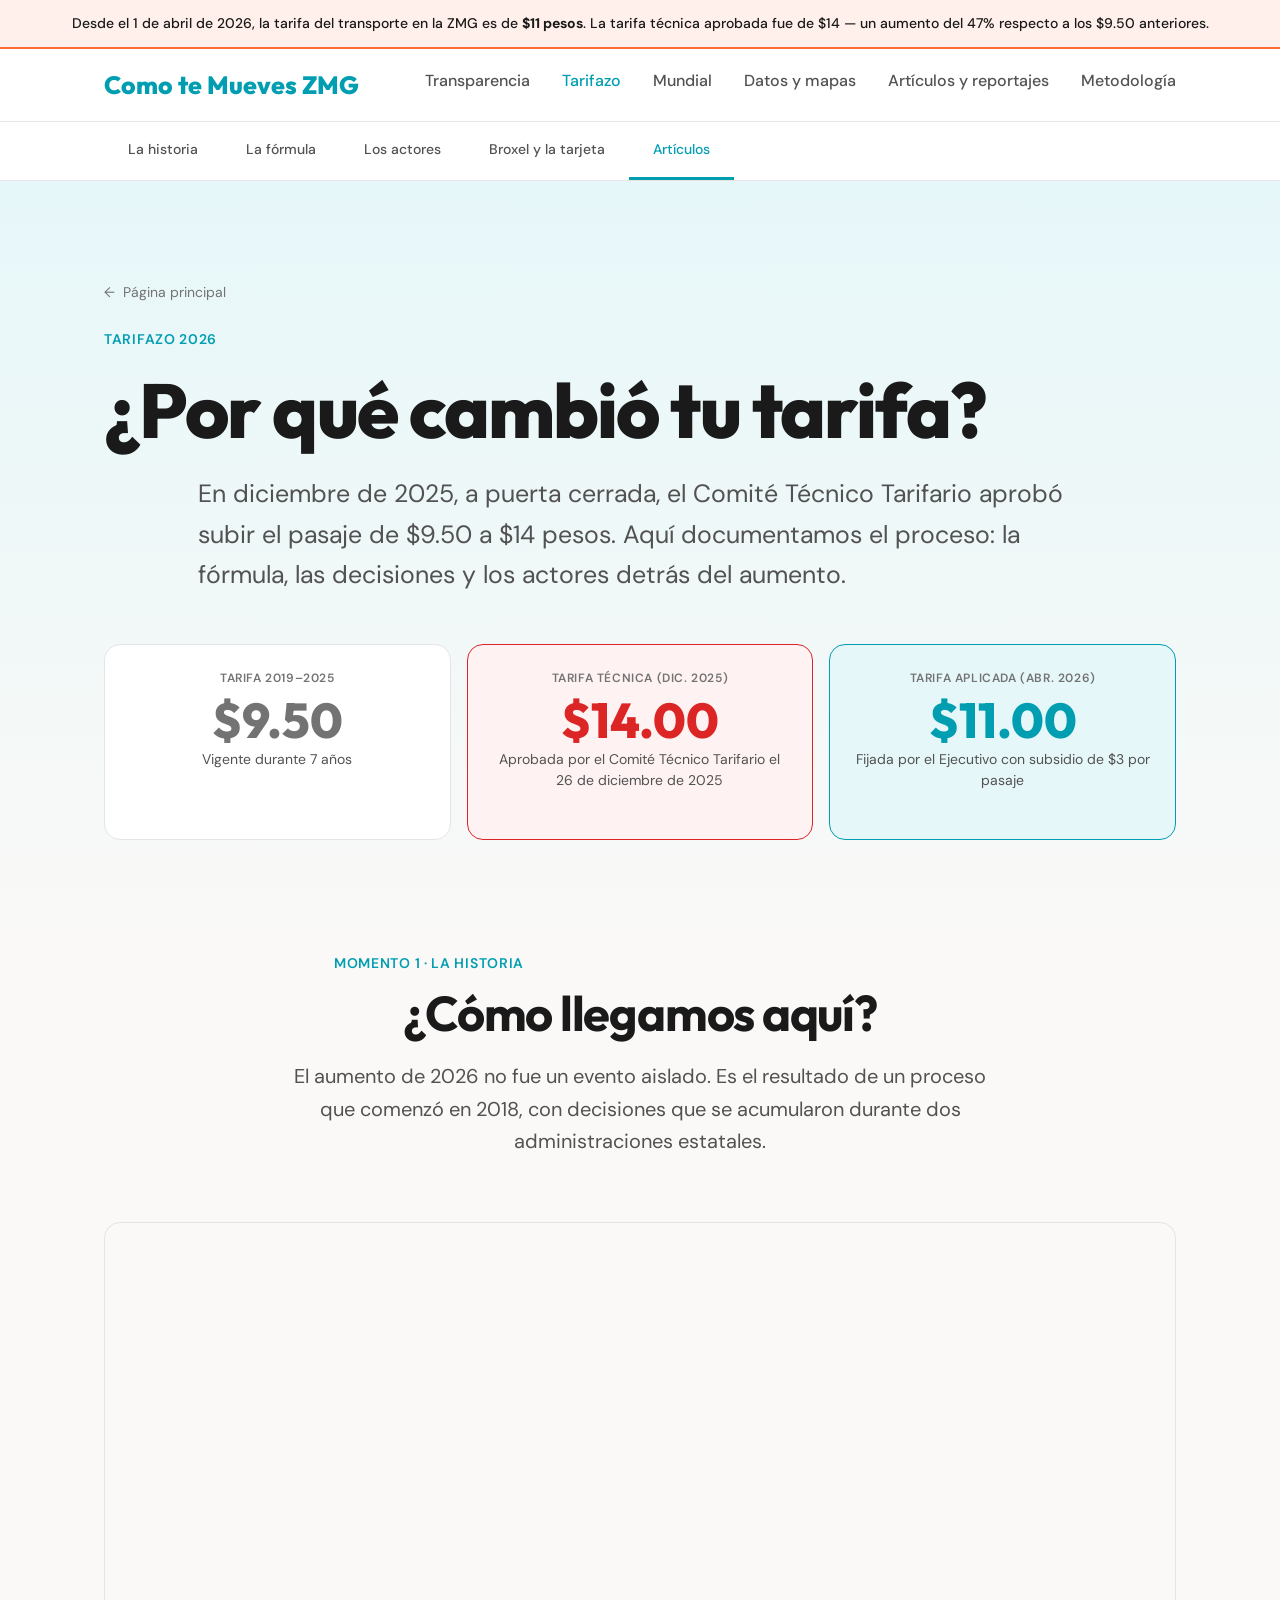
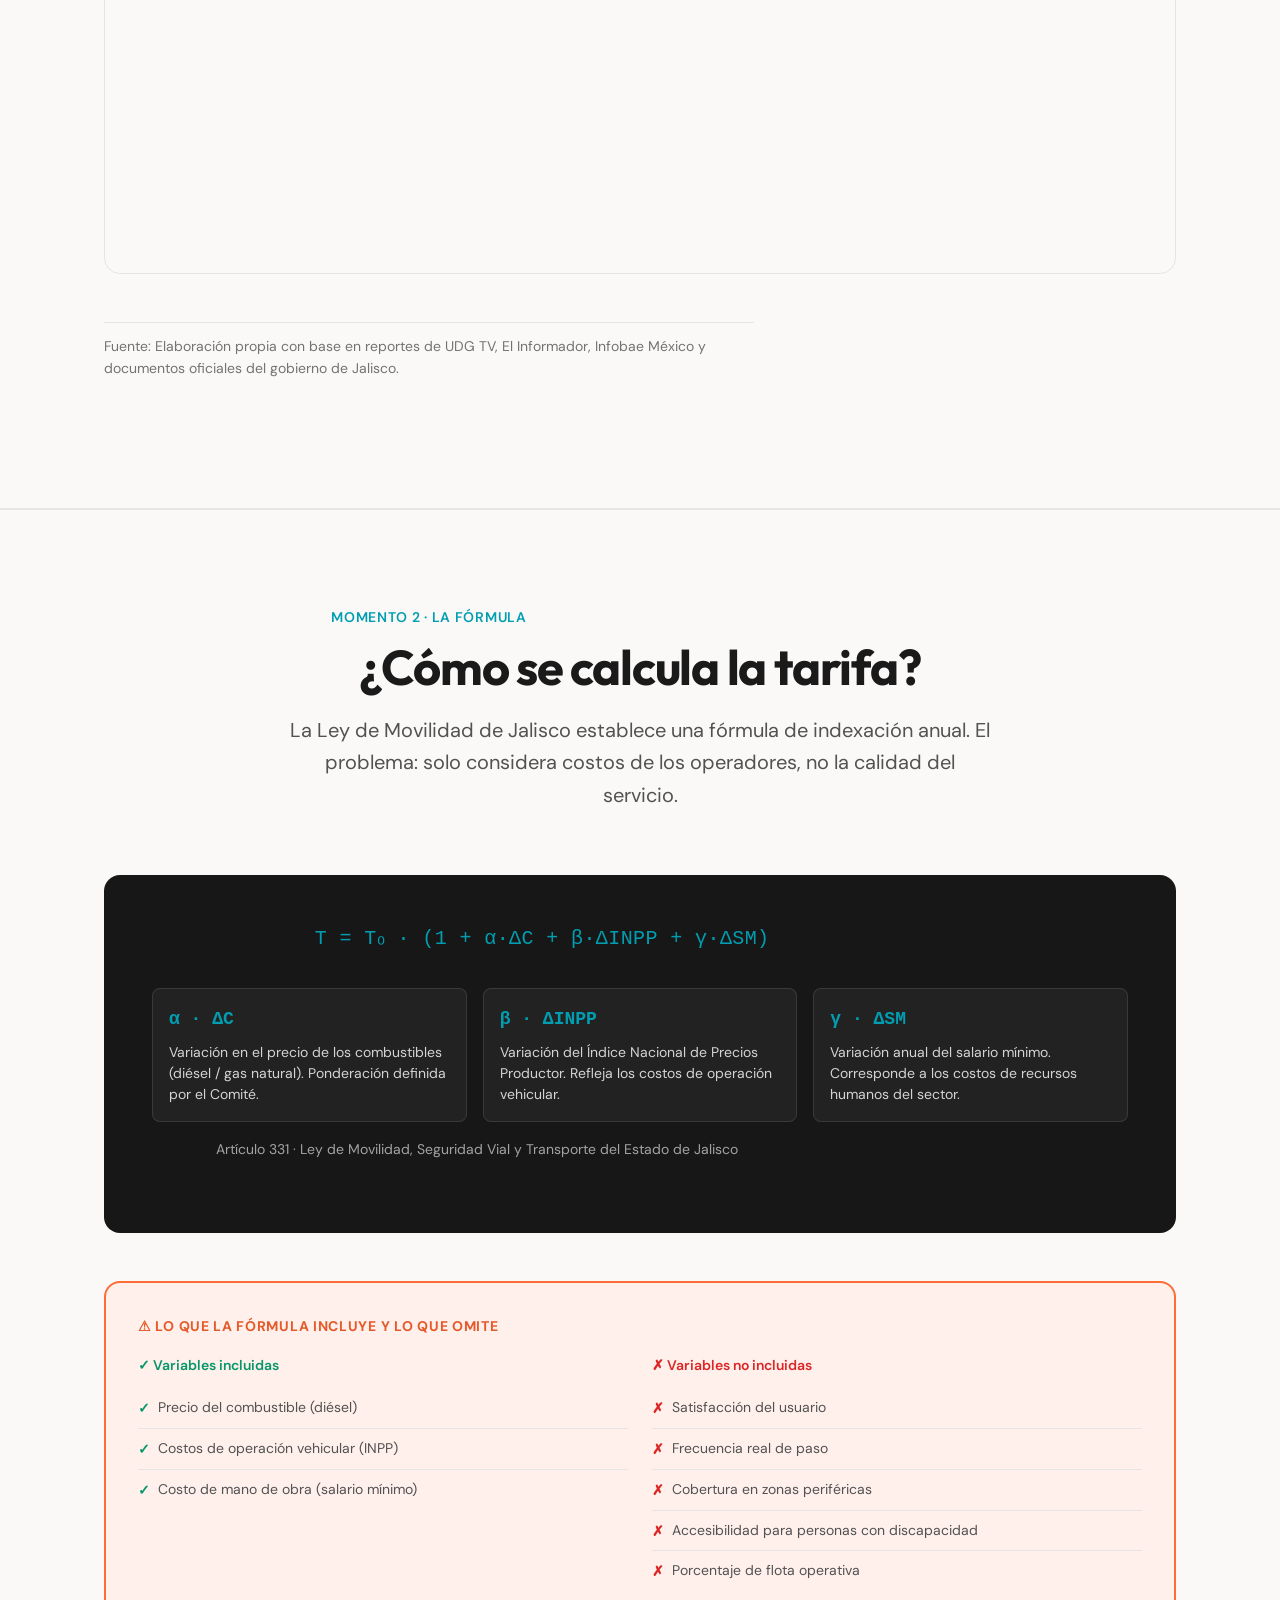
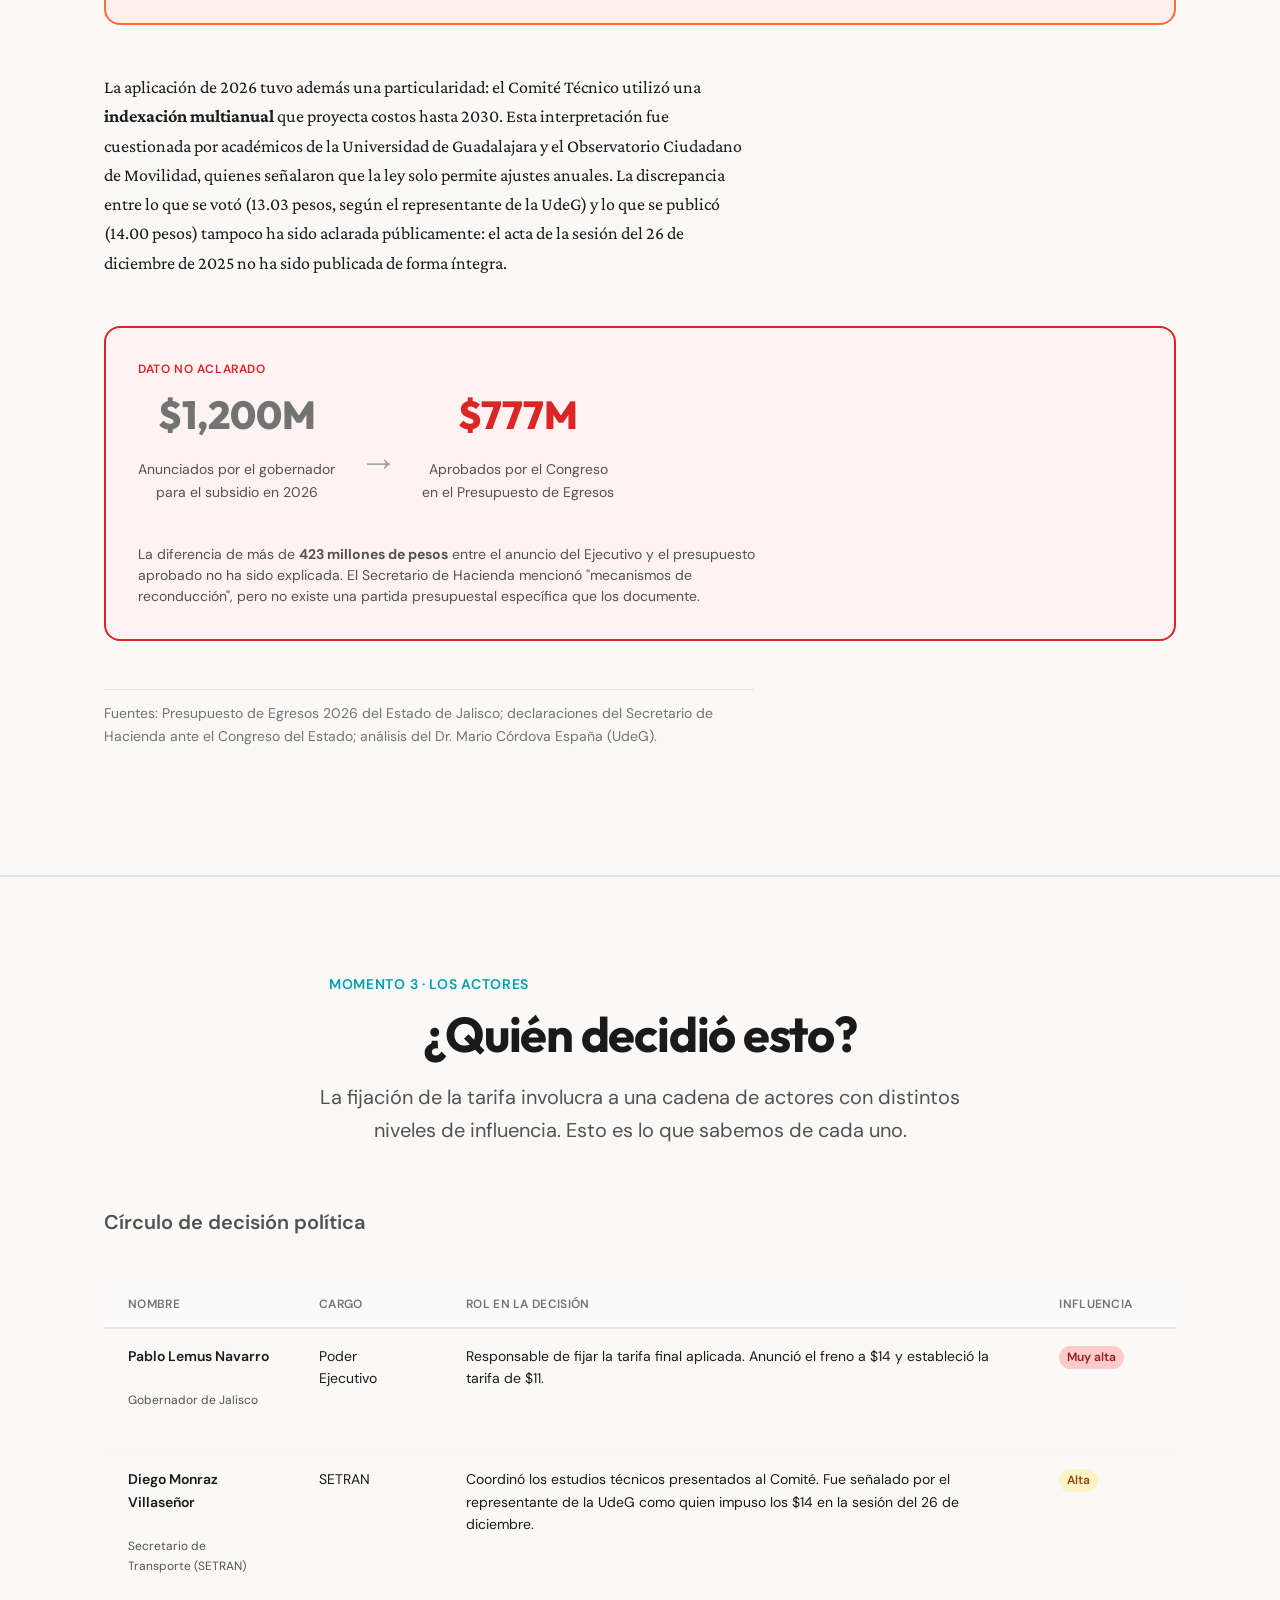
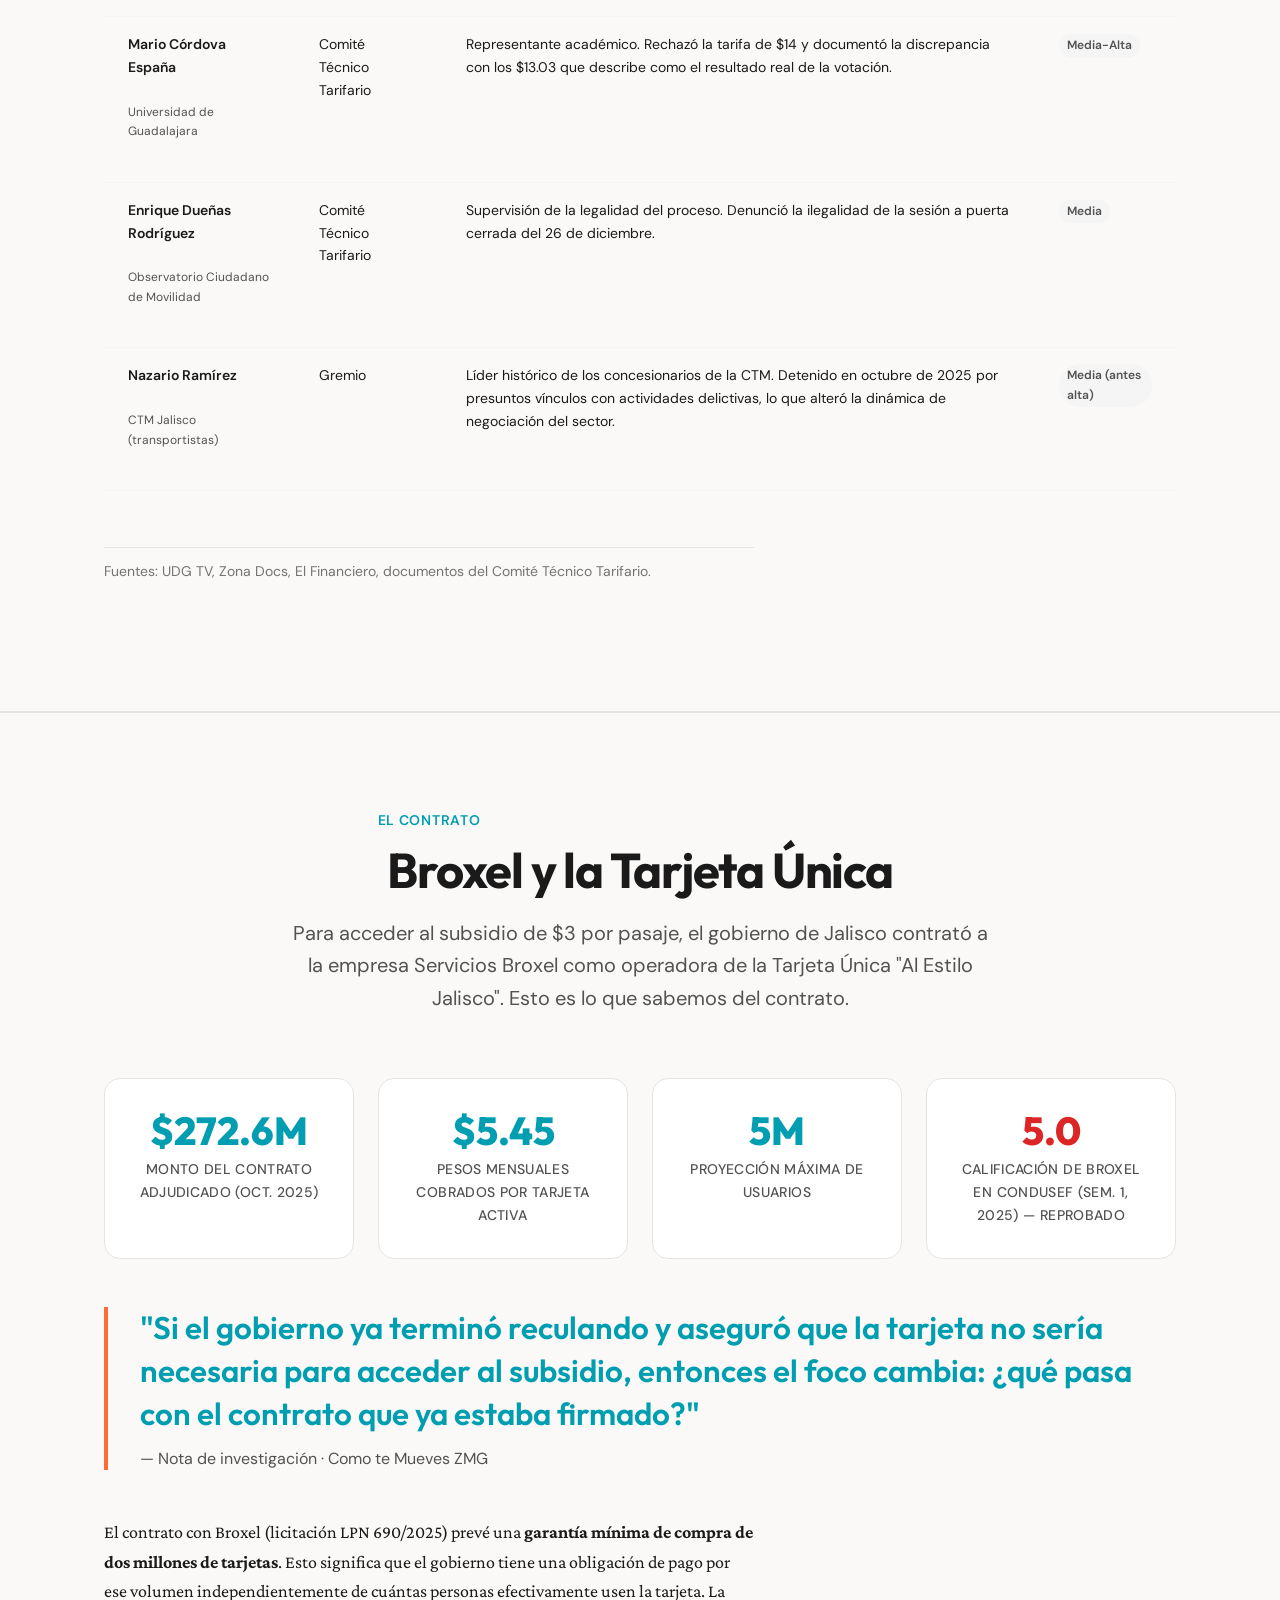
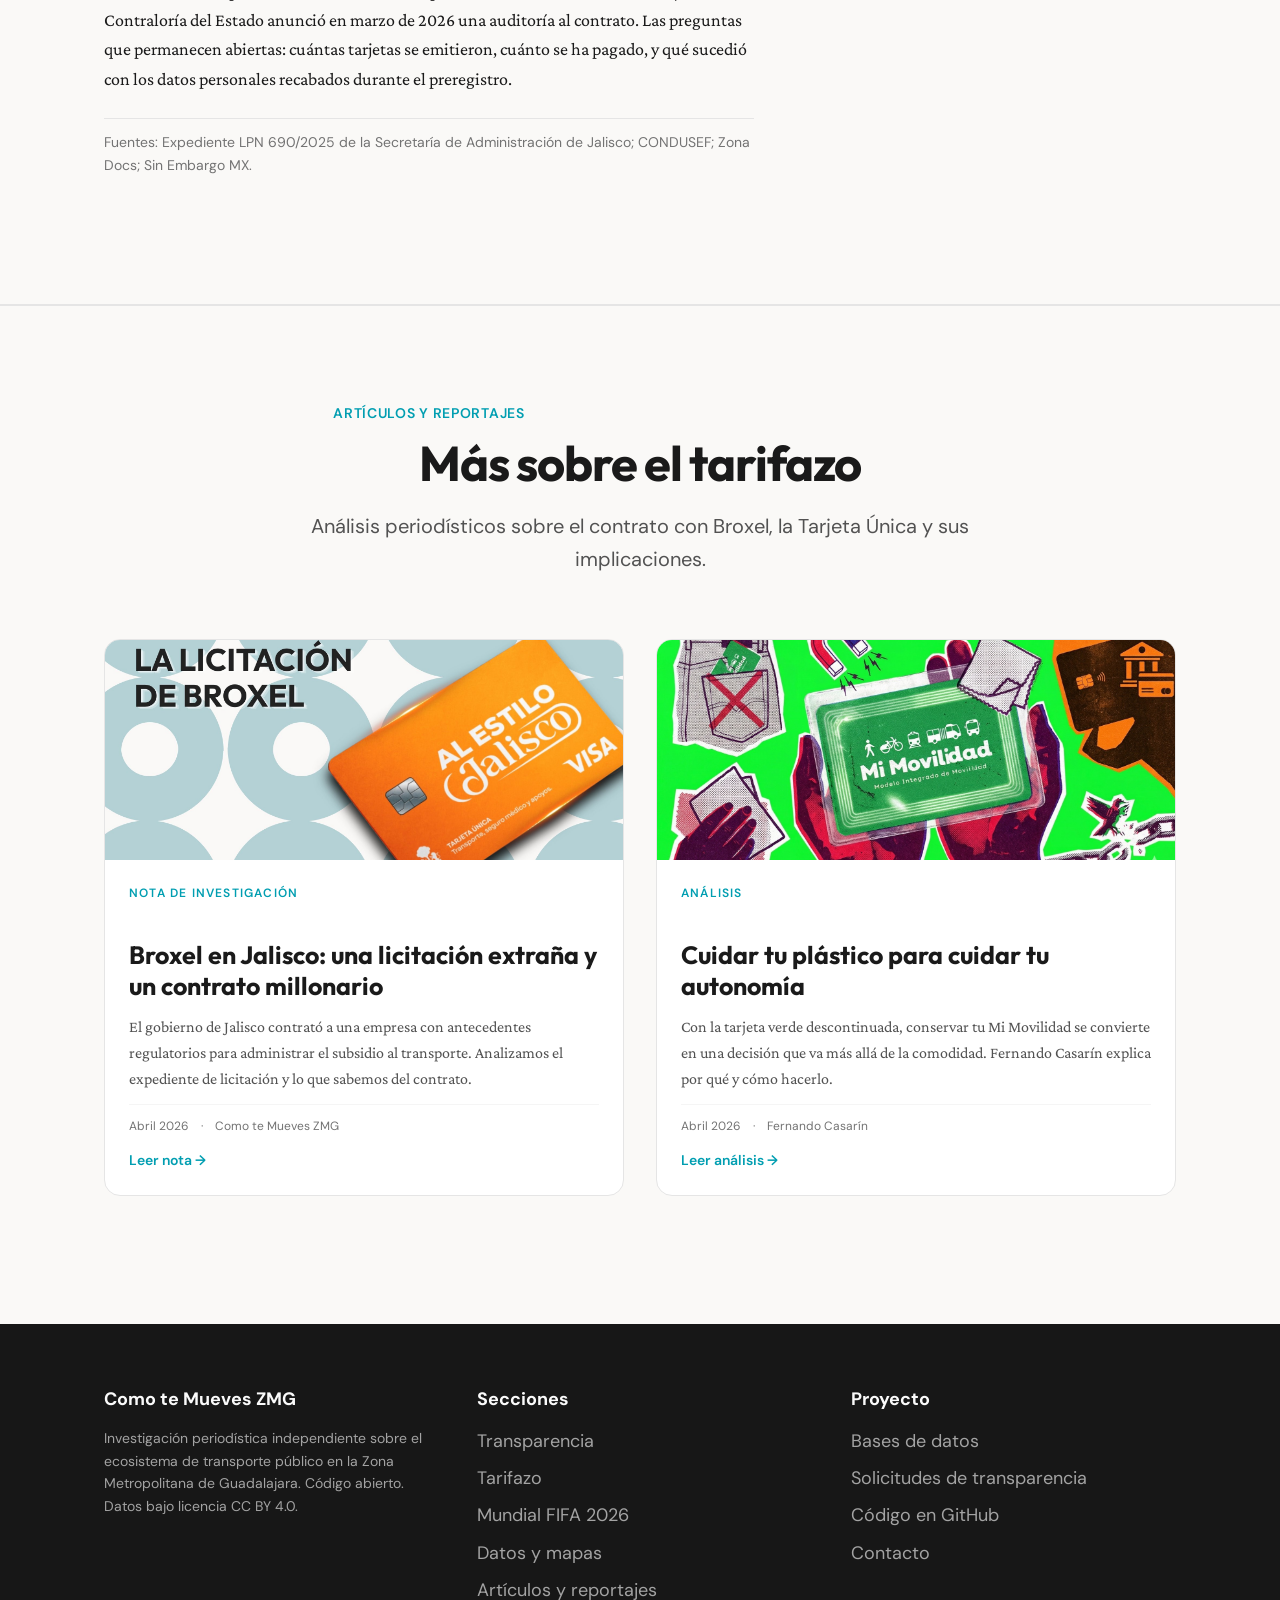
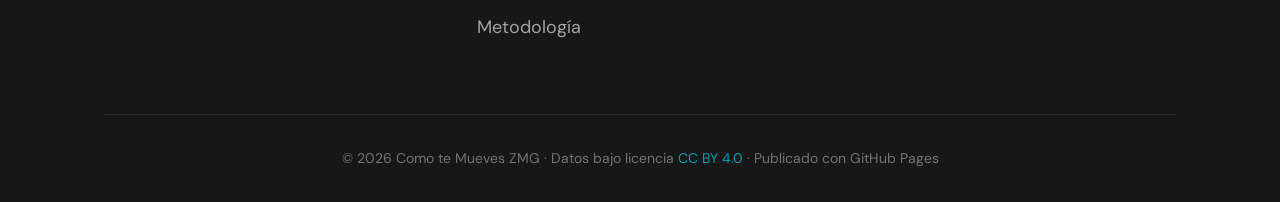
==== v3/tarifazo.html @ 9aa51775 "Initial commit" ====
<!DOCTYPE html>
<html lang="es">
<head>
  <meta charset="UTF-8" />
  <meta name="viewport" content="width=device-width, initial-scale=1.0" />
  <title>El Tarifazo — Como te Mueves ZMG</title>
  <meta name="description" content="Análisis del proceso que llevó al aumento de tarifa del transporte público en la ZMG en 2026: la fórmula, los actores y el contrato con Broxel." />

  <link rel="preconnect" href="https://fonts.googleapis.com" />
  <link rel="preconnect" href="https://fonts.gstatic.com" crossorigin />
  <link href="https://fonts.googleapis.com/css2?family=Outfit:wght@700;800&family=DM+Sans:ital,wght@0,400;0,500;0,600;0,700;1,400&family=Crimson+Pro:ital,wght@0,400;0,600;1,400&display=swap" rel="stylesheet" />

  <link rel="stylesheet" href="design-tokens_2.css" />
  <link rel="stylesheet" href="base_2.css" />
  <link rel="stylesheet" href="components_2.css" />

  <style>

    /* ── Sub-navegación interna ────────────────── */
    .subnav {
      background: var(--surface);
      border-bottom: 1px solid var(--gray-200);
      position: sticky;
      top: 65px;          /* debajo del header principal */
      z-index: 900;
    }

    .subnav-inner {
      display: flex;
      gap: 0;
      overflow-x: auto;
      scrollbar-width: none;
    }

    .subnav-inner::-webkit-scrollbar { display: none; }

    .subnav-link {
      font-family: var(--font-heading);
      font-size: var(--text-sm);
      font-weight: var(--weight-medium);
      color: var(--text-secondary);
      padding: var(--space-4) var(--space-5);
      white-space: nowrap;
      border-bottom: 3px solid transparent;
      transition: all var(--transition-base) var(--ease-out);
      text-decoration: none;
    }

    .subnav-link:hover,
    .subnav-link.active {
      color: var(--primary);
      border-bottom-color: var(--primary);
      text-decoration: none;
    }

    /* ── Hero de sección ───────────────────────── */
    .section-hero {
      padding: var(--space-9) 0 var(--space-8);
      background: linear-gradient(180deg, var(--primary-light) 0%, var(--background) 100%);
    }

    .back-link {
      display: inline-flex;
      align-items: center;
      gap: var(--space-2);
      font-family: var(--font-heading);
      font-size: var(--text-sm);
      color: var(--text-tertiary);
      margin-bottom: var(--space-5);
      text-decoration: none;
    }

    .back-link:hover { color: var(--primary); text-decoration: none; }
    .back-link::before { content: '←'; }

    /* ── Comparativo tarifario ─────────────────── */
    .tariff-compare {
      display: grid;
      grid-template-columns: repeat(3, 1fr);
      gap: var(--space-4);
      margin: var(--space-7) 0;
    }

    @media (max-width: 640px) {
      .tariff-compare { grid-template-columns: 1fr; }
    }

    .tariff-item {
      text-align: center;
      padding: var(--space-5);
      border-radius: var(--border-radius-lg);
      background: var(--surface);
      border: 1px solid var(--gray-200);
    }

    .tariff-item.highlight { border-color: var(--primary); background: var(--primary-light); }
    .tariff-item.alert     { border-color: var(--danger);  background: #fef2f2; }

    .tariff-year  { font-family: var(--font-heading); font-size: var(--text-xs); font-weight: var(--weight-semibold); color: var(--text-tertiary); text-transform: uppercase; letter-spacing: var(--tracking-wider); margin-bottom: var(--space-2); }
    .tariff-peso  { font-family: var(--font-display); font-size: var(--text-5xl); font-weight: var(--weight-extrabold); line-height: 1; margin-bottom: var(--space-1); }
    .tariff-peso.old       { color: var(--text-tertiary); }
    .tariff-peso.technical { color: var(--danger); }
    .tariff-peso.applied   { color: var(--primary); }
    .tariff-note  { font-family: var(--font-heading); font-size: var(--text-sm); color: var(--text-secondary); line-height: var(--leading-normal); }

    /* ── Timeline embed ────────────────────────── */
    .timeline-container {
      margin: var(--space-7) 0;
      border-radius: var(--border-radius-lg);
      overflow: hidden;
      border: 1px solid var(--gray-200);
    }

    .timeline-container iframe {
      display: block;
      width: 100%;
      border: none;
    }

    /* ── Fórmula tarifaria ─────────────────────── */
    .formula-block {
      background: var(--gray-900);
      border-radius: var(--border-radius-lg);
      padding: var(--space-7);
      margin: var(--space-7) 0;
      color: var(--gray-50);
    }

    .formula-equation {
      font-family: var(--font-mono);
      font-size: var(--text-xl);
      color: var(--primary);
      text-align: center;
      margin-bottom: var(--space-6);
      letter-spacing: 0.02em;
    }

    .formula-vars {
      display: grid;
      grid-template-columns: repeat(3, 1fr);
      gap: var(--space-4);
    }

    @media (max-width: 700px) {
      .formula-vars { grid-template-columns: 1fr; }
    }

    .formula-var {
      background: rgba(255,255,255,0.05);
      border: 1px solid rgba(255,255,255,0.1);
      border-radius: var(--border-radius);
      padding: var(--space-4);
    }

    .formula-var-name {
      font-family: var(--font-mono);
      font-size: var(--text-lg);
      font-weight: var(--weight-bold);
      color: var(--primary);
      margin-bottom: var(--space-2);
    }

    .formula-var-desc {
      font-family: var(--font-heading);
      font-size: var(--text-sm);
      color: var(--gray-300);
      line-height: var(--leading-normal);
      margin: 0;
    }

    .formula-caption {
      font-family: var(--font-heading);
      font-size: var(--text-sm);
      color: var(--gray-400);
      text-align: center;
      margin-top: var(--space-4);
    }

    /* ── Caja de opacidad ──────────────────────── */
    .opacity-box {
      background: var(--accent-light);
      border: 2px solid var(--accent);
      border-radius: var(--border-radius-lg);
      padding: var(--space-6);
      margin: var(--space-7) 0;
    }

    .opacity-box-title {
      font-family: var(--font-heading);
      font-size: var(--text-sm);
      font-weight: var(--weight-bold);
      color: var(--accent-dark);
      text-transform: uppercase;
      letter-spacing: var(--tracking-wider);
      margin-bottom: var(--space-4);
      display: flex;
      align-items: center;
      gap: var(--space-2);
    }

    .opacity-box-grid {
      display: grid;
      grid-template-columns: 1fr 1fr;
      gap: var(--space-5);
    }

    @media (max-width: 600px) {
      .opacity-box-grid { grid-template-columns: 1fr; }
    }

    .opacity-col-title {
      font-family: var(--font-heading);
      font-size: var(--text-sm);
      font-weight: var(--weight-semibold);
      margin-bottom: var(--space-3);
    }

    .opacity-col-title.yes { color: var(--success); }
    .opacity-col-title.no  { color: var(--danger);  }

    .opacity-list {
      list-style: none;
      padding: 0;
      margin: 0;
    }

    .opacity-list li {
      font-family: var(--font-heading);
      font-size: var(--text-sm);
      color: var(--text-secondary);
      padding: var(--space-2) 0;
      border-bottom: 1px solid var(--gray-200);
      display: flex;
      align-items: flex-start;
      gap: var(--space-2);
      margin: 0;
    }

    .opacity-list li:last-child { border-bottom: none; }
    .opacity-list li::before { flex-shrink: 0; margin-top: 1px; }
    .opacity-list.yes li::before { content: '✓'; color: var(--success); font-weight: bold; }
    .opacity-list.no  li::before { content: '✗'; color: var(--danger);  font-weight: bold; }

    /* ── Discrepancia del subsidio ─────────────── */
    .discrepancy-block {
      background: #fef2f2;
      border: 2px solid var(--danger);
      border-radius: var(--border-radius-lg);
      padding: var(--space-6);
      margin: var(--space-7) 0;
    }

    .discrepancy-block .label {
      font-family: var(--font-heading);
      font-size: var(--text-xs);
      font-weight: var(--weight-semibold);
      color: var(--danger);
      text-transform: uppercase;
      letter-spacing: var(--tracking-wider);
      margin-bottom: var(--space-4);
    }

    .discrepancy-amounts {
      display: flex;
      align-items: center;
      gap: var(--space-5);
      flex-wrap: wrap;
      margin-bottom: var(--space-4);
    }

    .discrepancy-amt {
      text-align: center;
    }

    .discrepancy-amt .number {
      font-family: var(--font-display);
      font-size: var(--text-4xl);
      font-weight: var(--weight-extrabold);
      line-height: 1;
    }

    .discrepancy-amt .number.announced { color: var(--text-tertiary); }
    .discrepancy-amt .number.budgeted  { color: var(--danger); }
    .discrepancy-amt .desc {
      font-family: var(--font-heading);
      font-size: var(--text-sm);
      color: var(--text-secondary);
      margin-top: var(--space-1);
    }

    .discrepancy-arrow {
      font-size: var(--text-4xl);
      color: var(--gray-400);
      flex-shrink: 0;
    }

    .discrepancy-gap {
      font-family: var(--font-heading);
      font-size: var(--text-sm);
      color: var(--text-secondary);
      line-height: var(--leading-normal);
      margin: 0;
    }

    /* ── Actores (tabla) ───────────────────────── */
    .actors-table {
      width: 100%;
      border-collapse: collapse;
      margin: var(--space-6) 0;
    }

    .actors-table th {
      font-family: var(--font-heading);
      font-size: var(--text-xs);
      font-weight: var(--weight-semibold);
      color: var(--text-tertiary);
      text-transform: uppercase;
      letter-spacing: var(--tracking-wide);
      padding: var(--space-3) var(--space-5);
      text-align: left;
      border-bottom: 2px solid var(--gray-200);
      background: var(--gray-50);
    }

    .actors-table td {
      font-family: var(--font-heading);
      font-size: var(--text-sm);
      color: var(--text-primary);
      padding: var(--space-4) var(--space-5);
      border-bottom: 1px solid var(--gray-100);
      vertical-align: top;
    }

    .actors-table tr:hover td { background: var(--gray-50); }

    .actor-name { font-weight: var(--weight-semibold); }
    .actor-role { color: var(--text-secondary); font-size: var(--text-xs); margin-top: 2px; }

    .influence-badge {
      display: inline-block;
      font-family: var(--font-heading);
      font-size: var(--text-xs);
      font-weight: var(--weight-semibold);
      padding: 2px 8px;
      border-radius: var(--border-radius-full);
    }

    .influence-high   { background: #fef3c7; color: #92400e; }
    .influence-vhigh  { background: #fecaca; color: #991b1b; }
    .influence-medium { background: var(--gray-100); color: var(--gray-600); }

    /* ── Tarjetas de artículo ──────────────────── */
    .articles-grid {
      display: grid;
      grid-template-columns: repeat(2, 1fr);
      gap: var(--space-6);
      margin: var(--space-8) 0;
    }

    @media (max-width: 768px) {
      .articles-grid { grid-template-columns: 1fr; }
    }

    .article-card {
      background: var(--surface);
      border: 1px solid var(--gray-200);
      border-radius: var(--border-radius-lg);
      overflow: hidden;
      text-decoration: none;
      display: flex;
      flex-direction: column;
      transition: all var(--transition-base) var(--ease-out);
    }

    .article-card:hover {
      border-color: var(--primary);
      box-shadow: var(--shadow-lg);
      transform: translateY(-4px);
      text-decoration: none;
    }

    .article-card-img {
      width: 100%;
      height: 220px;
      object-fit: cover;
      display: block;
    }

    .article-card-body {
      padding: var(--space-5);
      flex-grow: 1;
      display: flex;
      flex-direction: column;
      gap: var(--space-3);
    }

    .article-card-type {
      font-family: var(--font-heading);
      font-size: var(--text-xs);
      font-weight: var(--weight-semibold);
      color: var(--primary);
      text-transform: uppercase;
      letter-spacing: var(--tracking-widest);
    }

    .article-card-title {
      font-family: var(--font-display);
      font-size: var(--text-2xl);
      font-weight: var(--weight-bold);
      color: var(--text-primary);
      line-height: var(--leading-tight);
      margin: 0;
    }

    .article-card-excerpt {
      font-family: var(--font-body);
      font-size: var(--text-base);
      color: var(--text-secondary);
      line-height: var(--leading-relaxed);
      margin: 0;
      flex-grow: 1;
    }

    .article-card-meta {
      font-family: var(--font-heading);
      font-size: var(--text-xs);
      color: var(--text-tertiary);
      display: flex;
      gap: var(--space-3);
      padding-top: var(--space-3);
      border-top: 1px solid var(--gray-100);
    }

    .article-card-cta {
      font-family: var(--font-heading);
      font-size: var(--text-sm);
      font-weight: var(--weight-semibold);
      color: var(--primary);
    }

    .article-card-cta::after {
      content: ' →';
      transition: margin var(--transition-fast) var(--ease-out);
    }

    .article-card:hover .article-card-cta::after { margin-left: 4px; }

    /* ── Artículo completo (dentro de sección) ─── */
    .article-full {
      max-width: var(--content-max);
      margin: 0 auto;
    }

    .article-full-header {
      margin-bottom: var(--space-7);
    }

    .article-full-img {
      width: 100%;
      border-radius: var(--border-radius-lg);
      margin-bottom: var(--space-6);
      display: block;
    }

    .article-full-title {
      font-family: var(--font-display);
      font-size: var(--text-5xl);
      font-weight: var(--weight-extrabold);
      line-height: var(--leading-tight);
      color: var(--text-primary);
      margin-bottom: var(--space-4);
    }

    .article-full-byline {
      font-family: var(--font-heading);
      font-size: var(--text-sm);
      color: var(--text-tertiary);
    }

    .article-body p {
      font-family: var(--font-body);
      font-size: var(--text-lg);
      line-height: var(--leading-relaxed);
      color: var(--text-primary);
      margin-bottom: var(--space-5);
      max-width: none;
    }

    .article-body strong { font-weight: var(--weight-bold); }

    .article-body ul {
      font-family: var(--font-body);
      font-size: var(--text-lg);
      line-height: var(--leading-relaxed);
      color: var(--text-primary);
      padding-left: var(--space-6);
      margin-bottom: var(--space-5);
    }

    .article-body ul li { margin-bottom: var(--space-3); }

    /* ── Separador de sección ──────────────────── */
    .section-divider {
      border: none;
      border-top: 2px solid var(--gray-200);
      margin: var(--space-10) 0 var(--space-9);
    }

    /* ── Fade in ───────────────────────────────── */
    .fade-in-section {
      opacity: 0;
      transform: translateY(20px);
      transition: opacity 0.6s var(--ease-out), transform 0.6s var(--ease-out);
    }

    .fade-in-section.visible {
      opacity: 1;
      transform: translateY(0);
    }

    /* ── Pull quote ajustado ──────────────────── */
    .pullquote {
      max-width: none;
      margin: var(--space-7) 0;
    }

    /* ── Nota de fuente ─────────────────────────── */
    .source-note {
      font-family: var(--font-heading);
      font-size: var(--text-sm);
      color: var(--text-tertiary);
      border-top: 1px solid var(--gray-200);
      padding-top: var(--space-3);
      margin-top: var(--space-5);
    }

    /* ── Alert band (igual que home) ───────────── */
    .alert-band {
      background-color: var(--accent-light);
      border-bottom: 2px solid var(--accent);
      padding: var(--space-3) 0;
      text-align: center;
    }
    .alert-band p {
      font-family: var(--font-heading);
      font-size: var(--text-sm);
      font-weight: var(--weight-medium);
      color: var(--text-primary);
      margin: 0;
      max-width: none;
    }
    .alert-band a { color: var(--accent-dark); font-weight: var(--weight-semibold); text-decoration: underline; }

  </style>
</head>
<body>

  <!-- ── ALERTA COYUNTURAL ─────────────────────── -->
  <div class="alert-band">
    <p>
      Desde el 1 de abril de 2026, la tarifa del transporte en la ZMG es de <strong>$11 pesos</strong>.
      La tarifa técnica aprobada fue de $14 — un aumento del 47% respecto a los $9.50 anteriores.
    </p>
  </div>

  <!-- ── HEADER ──────────────────────────────────── -->
  <header class="site-header">
    <div class="container">
      <a href="index.html" class="site-logo">Como te Mueves ZMG</a>
      <nav class="site-nav" aria-label="Navegación principal">
        <ul>
          <li><a href="transparencia.html">Transparencia</a></li>
          <li><a href="tarifazo.html" aria-current="page" style="color: var(--primary);">Tarifazo</a></li>
          <li><a href="mundial.html">Mundial</a></li>
          <li><a href="datos.html">Datos y mapas</a></li>
          <li><a href="articulos.html">Artículos y reportajes</a></li>
          <li><a href="metodologia.html">Metodología</a></li>
        </ul>
      </nav>
    </div>
  </header>

  <!-- ── SUB-NAVEGACIÓN INTERNA ──────────────────── -->
  <nav class="subnav" aria-label="Navegación de sección">
    <div class="container">
      <div class="subnav-inner">
        <a href="#historia"   class="subnav-link">La historia</a>
        <a href="#formula"    class="subnav-link">La fórmula</a>
        <a href="#actores"    class="subnav-link">Los actores</a>
        <a href="#broxel"     class="subnav-link">Broxel y la tarjeta</a>
        <a href="#reportajes" class="subnav-link">Artículos</a>
      </div>
    </div>
  </nav>


  <!-- ── HERO DE SECCIÓN ─────────────────────────── -->
  <section class="section-hero">
    <div class="container">
      <a href="index.html" class="back-link">Página principal</a>
      <p class="hero-eyebrow">Tarifazo 2026</p>
      <h1 style="max-width: 18ch;">¿Por qué cambió tu tarifa?</h1>
      <p class="hero-subtitle" style="max-width: 52ch;">
        En diciembre de 2025, a puerta cerrada, el Comité Técnico Tarifario aprobó subir el pasaje
        de $9.50 a $14 pesos. Aquí documentamos el proceso: la fórmula, las decisiones y los actores detrás del aumento.
      </p>

      <div class="tariff-compare" style="margin-top: var(--space-7);">
        <div class="tariff-item">
          <p class="tariff-year">Tarifa 2019–2025</p>
          <p class="tariff-peso old">$9.50</p>
          <p class="tariff-note">Vigente durante 7 años</p>
        </div>
        <div class="tariff-item alert">
          <p class="tariff-year">Tarifa técnica (dic. 2025)</p>
          <p class="tariff-peso technical">$14.00</p>
          <p class="tariff-note">Aprobada por el Comité Técnico Tarifario el 26 de diciembre de 2025</p>
        </div>
        <div class="tariff-item highlight">
          <p class="tariff-year">Tarifa aplicada (abr. 2026)</p>
          <p class="tariff-peso applied">$11.00</p>
          <p class="tariff-note">Fijada por el Ejecutivo con subsidio de $3 por pasaje</p>
        </div>
      </div>
    </div>
  </section>


  <!-- ════════════════════════════════════════════
       MOMENTO 1 — LA HISTORIA
       ════════════════════════════════════════════ -->
  <section id="historia" class="section fade-in-section">
    <div class="container">
      <header class="section-header">
        <p class="section-eyebrow">Momento 1 · La historia</p>
        <h2 class="section-title">¿Cómo llegamos aquí?</h2>
        <p class="section-description">
          El aumento de 2026 no fue un evento aislado. Es el resultado de un proceso
          que comenzó en 2018, con decisiones que se acumularon durante dos administraciones estatales.
        </p>
      </header>

      <div class="timeline-container">
        <iframe
          src="https://cdn.knightlab.com/libs/timeline3/latest/embed/index.html?source=v2%3A2PACX-1vSbT0Zz4bzAOi7WDDWfzXFApmWvJB24pJhpZ6DFiyO7rtgUfQaGBVA04mAiV7aEJSEQ0d7WzlHx0D45&font=Default&lang=es&timenav_position=top&hash_bookmark=true&initial_zoom=2&theme=contrast&width=100%25&height=650"
          height="650"
          title="Línea del tiempo: el tarifazo en la ZMG 2018–2026"
          allowfullscreen
        ></iframe>
      </div>

      <p class="source-note">Fuente: Elaboración propia con base en reportes de UDG TV, El Informador, Infobae México y documentos oficiales del gobierno de Jalisco.</p>
    </div>
  </section>

  <hr class="section-divider" />


  <!-- ════════════════════════════════════════════
       MOMENTO 2 — LA FÓRMULA
       ════════════════════════════════════════════ -->
  <section id="formula" class="section fade-in-section">
    <div class="container">
      <header class="section-header">
        <p class="section-eyebrow">Momento 2 · La fórmula</p>
        <h2 class="section-title">¿Cómo se calcula la tarifa?</h2>
        <p class="section-description">
          La Ley de Movilidad de Jalisco establece una fórmula de indexación anual.
          El problema: solo considera costos de los operadores, no la calidad del servicio.
        </p>
      </header>

      <!-- Fórmula visual -->
      <div class="formula-block">
        <p class="formula-equation">T = T₀ · (1 + α·ΔC + β·ΔINPP + γ·ΔSM)</p>
        <div class="formula-vars">
          <div class="formula-var">
            <p class="formula-var-name">α · ΔC</p>
            <p class="formula-var-desc">Variación en el precio de los combustibles (diésel / gas natural). Ponderación definida por el Comité.</p>
          </div>
          <div class="formula-var">
            <p class="formula-var-name">β · ΔINPP</p>
            <p class="formula-var-desc">Variación del Índice Nacional de Precios Productor. Refleja los costos de operación vehicular.</p>
          </div>
          <div class="formula-var">
            <p class="formula-var-name">γ · ΔSM</p>
            <p class="formula-var-desc">Variación anual del salario mínimo. Corresponde a los costos de recursos humanos del sector.</p>
          </div>
        </div>
        <p class="formula-caption">Artículo 331 · Ley de Movilidad, Seguridad Vial y Transporte del Estado de Jalisco</p>
      </div>

      <!-- Qué entra y qué no -->
      <div class="opacity-box">
        <p class="opacity-box-title">⚠ Lo que la fórmula incluye y lo que omite</p>
        <div class="opacity-box-grid">
          <div>
            <p class="opacity-col-title yes">✓ Variables incluidas</p>
            <ul class="opacity-list yes">
              <li>Precio del combustible (diésel)</li>
              <li>Costos de operación vehicular (INPP)</li>
              <li>Costo de mano de obra (salario mínimo)</li>
            </ul>
          </div>
          <div>
            <p class="opacity-col-title no">✗ Variables no incluidas</p>
            <ul class="opacity-list no">
              <li>Satisfacción del usuario</li>
              <li>Frecuencia real de paso</li>
              <li>Cobertura en zonas periféricas</li>
              <li>Accesibilidad para personas con discapacidad</li>
              <li>Porcentaje de flota operativa</li>
            </ul>
          </div>
        </div>
      </div>

      <p style="font-family: var(--font-body); font-size: var(--text-lg); line-height: var(--leading-relaxed);">
        La aplicación de 2026 tuvo además una particularidad: el Comité Técnico utilizó una <strong>indexación multianual</strong>
        que proyecta costos hasta 2030. Esta interpretación fue cuestionada por académicos de la Universidad de Guadalajara
        y el Observatorio Ciudadano de Movilidad, quienes señalaron que la ley solo permite ajustes anuales.
        La discrepancia entre lo que se votó (13.03 pesos, según el representante de la UdeG) y lo que se publicó
        (14.00 pesos) tampoco ha sido aclarada públicamente: el acta de la sesión del 26 de diciembre de 2025
        no ha sido publicada de forma íntegra.
      </p>

      <!-- Discrepancia del subsidio -->
      <div class="discrepancy-block">
        <p class="label">Dato no aclarado</p>
        <div class="discrepancy-amounts">
          <div class="discrepancy-amt">
            <p class="number announced">$1,200M</p>
            <p class="desc">Anunciados por el gobernador<br>para el subsidio en 2026</p>
          </div>
          <span class="discrepancy-arrow">→</span>
          <div class="discrepancy-amt">
            <p class="number budgeted">$777M</p>
            <p class="desc">Aprobados por el Congreso<br>en el Presupuesto de Egresos</p>
          </div>
        </div>
        <p class="discrepancy-gap">
          La diferencia de más de <strong>423 millones de pesos</strong> entre el anuncio del Ejecutivo y el presupuesto aprobado
          no ha sido explicada. El Secretario de Hacienda mencionó "mecanismos de reconducción", pero no existe
          una partida presupuestal específica que los documente.
        </p>
      </div>

      <p class="source-note">Fuentes: Presupuesto de Egresos 2026 del Estado de Jalisco; declaraciones del Secretario de Hacienda ante el Congreso del Estado; análisis del Dr. Mario Córdova España (UdeG).</p>
    </div>
  </section>

  <hr class="section-divider" />


  <!-- ════════════════════════════════════════════
       MOMENTO 3 — LOS ACTORES
       ════════════════════════════════════════════ -->
  <section id="actores" class="section fade-in-section">
    <div class="container">
      <header class="section-header">
        <p class="section-eyebrow">Momento 3 · Los actores</p>
        <h2 class="section-title">¿Quién decidió esto?</h2>
        <p class="section-description">
          La fijación de la tarifa involucra a una cadena de actores con distintos niveles de influencia.
          Esto es lo que sabemos de cada uno.
        </p>
      </header>

      <h3 style="font-family: var(--font-heading); font-size: var(--text-xl); font-weight: var(--weight-semibold); color: var(--text-secondary); margin-bottom: var(--space-4);">Círculo de decisión política</h3>

      <div style="overflow-x: auto;">
        <table class="actors-table" aria-label="Actores en la decisión tarifaria">
          <thead>
            <tr>
              <th>Nombre</th>
              <th>Cargo</th>
              <th>Rol en la decisión</th>
              <th>Influencia</th>
            </tr>
          </thead>
          <tbody>
            <tr>
              <td>
                <p class="actor-name">Pablo Lemus Navarro</p>
                <p class="actor-role">Gobernador de Jalisco</p>
              </td>
              <td>Poder Ejecutivo</td>
              <td>Responsable de fijar la tarifa final aplicada. Anunció el freno a $14 y estableció la tarifa de $11.</td>
              <td><span class="influence-badge influence-vhigh">Muy alta</span></td>
            </tr>
            <tr>
              <td>
                <p class="actor-name">Diego Monraz Villaseñor</p>
                <p class="actor-role">Secretario de Transporte (SETRAN)</p>
              </td>
              <td>SETRAN</td>
              <td>Coordinó los estudios técnicos presentados al Comité. Fue señalado por el representante de la UdeG como quien impuso los $14 en la sesión del 26 de diciembre.</td>
              <td><span class="influence-badge influence-high">Alta</span></td>
            </tr>
            <tr>
              <td>
                <p class="actor-name">Mario Córdova España</p>
                <p class="actor-role">Universidad de Guadalajara</p>
              </td>
              <td>Comité Técnico Tarifario</td>
              <td>Representante académico. Rechazó la tarifa de $14 y documentó la discrepancia con los $13.03 que describe como el resultado real de la votación.</td>
              <td><span class="influence-badge influence-medium">Media-Alta</span></td>
            </tr>
            <tr>
              <td>
                <p class="actor-name">Enrique Dueñas Rodríguez</p>
                <p class="actor-role">Observatorio Ciudadano de Movilidad</p>
              </td>
              <td>Comité Técnico Tarifario</td>
              <td>Supervisión de la legalidad del proceso. Denunció la ilegalidad de la sesión a puerta cerrada del 26 de diciembre.</td>
              <td><span class="influence-badge influence-medium">Media</span></td>
            </tr>
            <tr>
              <td>
                <p class="actor-name">Nazario Ramírez</p>
                <p class="actor-role">CTM Jalisco (transportistas)</p>
              </td>
              <td>Gremio</td>
              <td>Líder histórico de los concesionarios de la CTM. Detenido en octubre de 2025 por presuntos vínculos con actividades delictivas, lo que alteró la dinámica de negociación del sector.</td>
              <td><span class="influence-badge influence-medium">Media (antes alta)</span></td>
            </tr>
          </tbody>
        </table>
      </div>

      <p class="source-note">Fuentes: UDG TV, Zona Docs, El Financiero, documentos del Comité Técnico Tarifario.</p>
    </div>
  </section>

  <hr class="section-divider" />


  <!-- ════════════════════════════════════════════
       BROXEL Y LA TARJETA
       ════════════════════════════════════════════ -->
  <section id="broxel" class="section fade-in-section">
    <div class="container">
      <header class="section-header">
        <p class="section-eyebrow">El contrato</p>
        <h2 class="section-title">Broxel y la Tarjeta Única</h2>
        <p class="section-description">
          Para acceder al subsidio de $3 por pasaje, el gobierno de Jalisco contrató a la empresa Servicios Broxel
          como operadora de la Tarjeta Única "Al Estilo Jalisco". Esto es lo que sabemos del contrato.
        </p>
      </header>

      <!-- Datos clave del contrato -->
      <div class="stats-grid" style="margin-bottom: var(--space-7);">
        <div class="stat-card">
          <div class="stat-number" style="font-size: var(--text-4xl);">$272.6M</div>
          <div class="stat-label">Monto del contrato adjudicado (oct. 2025)</div>
        </div>
        <div class="stat-card">
          <div class="stat-number" style="font-size: var(--text-4xl);">$5.45</div>
          <div class="stat-label">Pesos mensuales cobrados por tarjeta activa</div>
        </div>
        <div class="stat-card">
          <div class="stat-number" style="font-size: var(--text-4xl);">5M</div>
          <div class="stat-label">Proyección máxima de usuarios</div>
        </div>
        <div class="stat-card">
          <div class="stat-number" style="font-size: var(--text-4xl); color: var(--danger);">5.0</div>
          <div class="stat-label">Calificación de Broxel en CONDUSEF (sem. 1, 2025) — reprobado</div>
        </div>
      </div>

      <blockquote class="pullquote">
        "Si el gobierno ya terminó reculando y aseguró que la tarjeta no sería necesaria para acceder al subsidio,
        entonces el foco cambia: ¿qué pasa con el contrato que ya estaba firmado?"
        <p class="pullquote-cite">Nota de investigación · Como te Mueves ZMG</p>
      </blockquote>

      <p style="font-family: var(--font-body); font-size: var(--text-lg); line-height: var(--leading-relaxed);">
        El contrato con Broxel (licitación LPN 690/2025) prevé una <strong>garantía mínima de compra de dos millones de tarjetas</strong>.
        Esto significa que el gobierno tiene una obligación de pago por ese volumen independientemente
        de cuántas personas efectivamente usen la tarjeta. La Contraloría del Estado anunció en marzo de 2026
        una auditoría al contrato. Las preguntas que permanecen abiertas: cuántas tarjetas se emitieron,
        cuánto se ha pagado, y qué sucedió con los datos personales recabados durante el preregistro.
      </p>

      <p class="source-note">Fuentes: Expediente LPN 690/2025 de la Secretaría de Administración de Jalisco; CONDUSEF; Zona Docs; Sin Embargo MX.</p>
    </div>
  </section>

  <hr class="section-divider" />


  <!-- ════════════════════════════════════════════
       ARTÍCULOS Y REPORTAJES
       ════════════════════════════════════════════ -->
  <section id="reportajes" class="section fade-in-section">
    <div class="container">
      <header class="section-header">
        <p class="section-eyebrow">Artículos y reportajes</p>
        <h2 class="section-title">Más sobre el tarifazo</h2>
        <p class="section-description">
          Análisis periodísticos sobre el contrato con Broxel, la Tarjeta Única y sus implicaciones.
        </p>
      </header>

      <div class="articles-grid">

        <!-- Artículo 1: Broxel -->
        <a href="articulo-broxel.html" class="article-card">
          <img
            src="imagen_contrato_broxel.png"
            alt="La licitación de Broxel — tarjeta naranja Al Estilo Jalisco"
            class="article-card-img"
          />
          <div class="article-card-body">
            <p class="article-card-type">Nota de investigación</p>
            <h3 class="article-card-title">Broxel en Jalisco: una licitación extraña y un contrato millonario</h3>
            <p class="article-card-excerpt">
              El gobierno de Jalisco contrató a una empresa con antecedentes regulatorios para administrar
              el subsidio al transporte. Analizamos el expediente de licitación y lo que sabemos del contrato.
            </p>
            <div class="article-card-meta">
              <span>Abril 2026</span>
              <span>·</span>
              <span>Como te Mueves ZMG</span>
            </div>
            <span class="article-card-cta">Leer nota</span>
          </div>
        </a>

        <!-- Artículo 2: Plástico -->
        <a href="articulo-plastico.html" class="article-card">
          <img
            src="imagen-cuida-tu-plastico.jpeg"
            alt="Cuidar tu plástico para cuidar tu autonomía"
            class="article-card-img"
          />
          <div class="article-card-body">
            <p class="article-card-type">Análisis</p>
            <h3 class="article-card-title">Cuidar tu plástico para cuidar tu autonomía</h3>
            <p class="article-card-excerpt">
              Con la tarjeta verde descontinuada, conservar tu Mi Movilidad se convierte en una decisión
              que va más allá de la comodidad. Fernando Casarín explica por qué y cómo hacerlo.
            </p>
            <div class="article-card-meta">
              <span>Abril 2026</span>
              <span>·</span>
              <span>Fernando Casarín</span>
            </div>
            <span class="article-card-cta">Leer análisis</span>
          </div>
        </a>

      </div>
    </div>
  </section>


  <!-- ── FOOTER ───────────────────────────────────── -->
  <footer class="site-footer" role="contentinfo">
    <div class="container">
      <div class="footer-content">
        <div class="footer-section">
          <h4>Como te Mueves ZMG</h4>
          <p style="font-family: var(--font-heading); font-size: var(--text-sm); color: var(--gray-400); line-height: var(--leading-relaxed); max-width: none;">
            Investigación periodística independiente sobre el ecosistema de transporte público
            en la Zona Metropolitana de Guadalajara. Código abierto. Datos bajo licencia CC BY 4.0.
          </p>
        </div>
        <div class="footer-section">
          <h4>Secciones</h4>
          <ul>
            <li><a href="transparencia.html">Transparencia</a></li>
            <li><a href="tarifazo.html">Tarifazo</a></li>
            <li><a href="mundial.html">Mundial FIFA 2026</a></li>
            <li><a href="datos.html">Datos y mapas</a></li>
            <li><a href="articulos.html">Artículos y reportajes</a></li>
            <li><a href="metodologia.html">Metodología</a></li>
          </ul>
        </div>
        <div class="footer-section">
          <h4>Proyecto</h4>
          <ul>
            <li><a href="metodologia.html">Bases de datos</a></li>
            <li><a href="metodologia.html#transparencia">Solicitudes de transparencia</a></li>
            <li><a href="https://github.com/" target="_blank" rel="noopener">Código en GitHub</a></li>
            <li><a href="mailto:contacto@comotemoveszmg.mx">Contacto</a></li>
          </ul>
        </div>
      </div>
      <div class="footer-bottom">
        © 2026 Como te Mueves ZMG · Datos bajo licencia <a href="https://creativecommons.org/licenses/by/4.0/" style="color: var(--primary);">CC BY 4.0</a> · Publicado con GitHub Pages
      </div>
    </div>
  </footer>


  <script>
    // Fade-in al scroll
    const sections = document.querySelectorAll('.fade-in-section');
    const observer = new IntersectionObserver(entries => {
      entries.forEach(e => { if (e.isIntersecting) e.target.classList.add('visible'); });
    }, { threshold: 0.08 });
    sections.forEach(s => observer.observe(s));

    // Header con sombra al scroll
    const header = document.querySelector('.site-header');
    window.addEventListener('scroll', () => {
      header.style.boxShadow = window.scrollY > 10 ? 'var(--shadow-md)' : 'none';
    });

    // Sub-nav: marcar enlace activo según sección visible
    const anchors = document.querySelectorAll('.subnav-link');
    const sectionEls = [...anchors].map(a => document.querySelector(a.getAttribute('href')));

    const navObserver = new IntersectionObserver(entries => {
      entries.forEach(entry => {
        if (entry.isIntersecting) {
          anchors.forEach(a => a.classList.remove('active'));
          const active = document.querySelector(`.subnav-link[href="#${entry.target.id}"]`);
          if (active) active.classList.add('active');
        }
      });
    }, { rootMargin: '-30% 0px -60% 0px' });

    sectionEls.forEach(s => { if (s) navObserver.observe(s); });
  </script>

</body>
</html>
---- v3/design-tokens_2.css ----
/* ============================================
   DESIGN TOKENS - Movilidad ZMG
   ============================================ */

:root {
  /* ========== COLORS ========== */
  
  /* Base */
  --background: #FAF9F7;
  --surface: #FFFFFF;
  
  /* Text */
  --text-primary: #1A1A1A;
  --text-secondary: #525252;
  --text-tertiary: #737373;
  
  /* Brand - Azul (tu favorito) */
  --primary: #019EB1;           /* Vibrante - elementos grandes */
  --primary-dark: #017A8A;      /* Accesible - texto */
  --primary-light: #E6F7F9;     /* Backgrounds sutiles */
  
  /* Accent */
  --accent: #FF6B35;            /* Naranja - CTAs */
  --accent-dark: #E55A2B;       /* Hover states */
  --accent-light: #FFF0EB;      /* Backgrounds sutiles */
  
  /* Semantic (para datos/visualizaciones) */
  --success: #059669;           /* Verde - positivo */
  --warning: #F59E0B;           /* Amarillo - atención */
  --danger: #DC2626;            /* Rojo - problema */
  --info: #0284C7;              /* Azul info */
  
  /* Grays */
  --gray-50: #FAFAFA;
  --gray-100: #F5F5F5;
  --gray-200: #E5E5E5;
  --gray-300: #D4D4D4;
  --gray-400: #A3A3A3;
  --gray-500: #737373;
  --gray-600: #525252;
  --gray-700: #404040;
  --gray-800: #262626;
  --gray-900: #171717;
  
  
  /* ========== TYPOGRAPHY ========== */
  
  /* Font Families */
  --font-display: 'Outfit', sans-serif;      /* Títulos grandes */
  --font-heading: 'DM Sans', sans-serif;     /* Subtítulos, UI */
  --font-body: 'Crimson Pro', serif;         /* Lectura larga */
  --font-mono: 'JetBrains Mono', monospace;  /* Datos, código */
  
  /* Font Sizes - Escala 1.250 (Major Third) */
  --text-xs: 0.75rem;      /* 12px - Metadata */
  --text-sm: 0.875rem;     /* 14px - Labels, captions */
  --text-base: 1rem;       /* 16px - Body base (móvil) */
  --text-lg: 1.125rem;     /* 18px - Body grande (desktop) */
  --text-xl: 1.25rem;      /* 20px - H5 */
  --text-2xl: 1.563rem;    /* 25px - H4 */
  --text-3xl: 1.953rem;    /* 31px - H3 */
  --text-4xl: 2.441rem;    /* 39px - H2 */
  --text-5xl: 3.052rem;    /* 49px - H1 */
  --text-6xl: 3.815rem;    /* 61px - Display */
  --text-7xl: 4.768rem;    /* 76px - Hero */
  
  /* Font Weights */
  --weight-normal: 400;
  --weight-medium: 500;
  --weight-semibold: 600;
  --weight-bold: 700;
  --weight-extrabold: 800;
  
  /* Line Heights */
  --leading-none: 1;
  --leading-tight: 1.25;
  --leading-snug: 1.375;
  --leading-normal: 1.5;
  --leading-relaxed: 1.625;
  --leading-loose: 2;
  
  /* Letter Spacing */
  --tracking-tighter: -0.05em;
  --tracking-tight: -0.025em;
  --tracking-normal: 0;
  --tracking-wide: 0.025em;
  --tracking-wider: 0.05em;
  --tracking-widest: 0.1em;
  
  
  /* ========== SPACING ========== */
  --space-1: 0.25rem;   /* 4px */
  --space-2: 0.5rem;    /* 8px */
  --space-3: 0.75rem;   /* 12px */
  --space-4: 1rem;      /* 16px */
  --space-5: 1.5rem;    /* 24px */
  --space-6: 2rem;      /* 32px */
  --space-7: 3rem;      /* 48px */
  --space-8: 4rem;      /* 64px */
  --space-9: 6rem;      /* 96px */
  --space-10: 8rem;     /* 128px */
  
  
  /* ========== LAYOUT ========== */
  --container-max: 1200px;
  --content-max: 65ch;      /* Ancho óptimo para lectura */
  --narrow-max: 45ch;       /* Pull quotes, highlights */
  
  
  /* ========== BORDERS ========== */
  --border-radius-sm: 0.25rem;   /* 4px */
  --border-radius: 0.5rem;       /* 8px */
  --border-radius-lg: 1rem;      /* 16px */
  --border-radius-full: 9999px;  /* Circular */
  
  --border-width: 1px;
  --border-width-thick: 2px;
  
  
  /* ========== SHADOWS ========== */
  --shadow-sm: 0 1px 2px 0 rgba(0, 0, 0, 0.05);
  --shadow: 0 1px 3px 0 rgba(0, 0, 0, 0.1), 0 1px 2px 0 rgba(0, 0, 0, 0.06);
  --shadow-md: 0 4px 6px -1px rgba(0, 0, 0, 0.1), 0 2px 4px -1px rgba(0, 0, 0, 0.06);
  --shadow-lg: 0 10px 15px -3px rgba(0, 0, 0, 0.1), 0 4px 6px -2px rgba(0, 0, 0, 0.05);
  --shadow-xl: 0 20px 25px -5px rgba(0, 0, 0, 0.1), 0 10px 10px -5px rgba(0, 0, 0, 0.04);
  
  
  /* ========== TRANSITIONS ========== */
  --transition-fast: 150ms;
  --transition-base: 250ms;
  --transition-slow: 350ms;
  
  --ease-in: cubic-bezier(0.4, 0, 1, 1);
  --ease-out: cubic-bezier(0, 0, 0.2, 1);
  --ease-in-out: cubic-bezier(0.4, 0, 0.2, 1);
  
  
  /* ========== BREAKPOINTS (en JS o media queries) ========== */
  --breakpoint-sm: 640px;
  --breakpoint-md: 768px;
  --breakpoint-lg: 1024px;
  --breakpoint-xl: 1280px;
}

/* Ajustes para móvil */
@media (max-width: 768px) {
  :root {
    --text-base: 1rem;      /* 16px */
    --text-lg: 1.125rem;    /* 18px */
    --text-5xl: 2.5rem;     /* 40px */
    --text-6xl: 3rem;       /* 48px */
    --text-7xl: 3.5rem;     /* 56px */
  }
}
---- v3/base_2.css ----
/* ============================================
   BASE STYLES
   ============================================ */

/* Reset mejorado */
*, *::before, *::after {
  box-sizing: border-box;
  margin: 0;
  padding: 0;
}

html {
  font-size: 16px;
  scroll-behavior: smooth;
  -webkit-font-smoothing: antialiased;
  -moz-osx-font-smoothing: grayscale;
}

body {
  font-family: var(--font-body);
  font-size: var(--text-lg);
  line-height: var(--leading-relaxed);
  color: var(--text-primary);
  background-color: var(--background);
}

/* Typography Base */
h1, h2, h3, h4, h5, h6 {
  font-family: var(--font-display);
  font-weight: var(--weight-bold);
  line-height: var(--leading-tight);
  color: var(--text-primary);
  margin-bottom: var(--space-4);
}

h1 {
  font-size: var(--text-7xl);
  font-weight: var(--weight-extrabold);
  letter-spacing: var(--tracking-tight);
}

h2 {
  font-size: var(--text-5xl);
  font-weight: var(--weight-bold);
  letter-spacing: var(--tracking-tight);
}

h3 {
  font-size: var(--text-4xl);
  font-family: var(--font-heading);
}

h4 {
  font-size: var(--text-3xl);
  font-family: var(--font-heading);
}

h5 {
  font-size: var(--text-2xl);
  font-family: var(--font-heading);
}

h6 {
  font-size: var(--text-xl);
  font-family: var(--font-heading);
  font-weight: var(--weight-semibold);
}

p {
  margin-bottom: var(--space-5);
  max-width: var(--content-max);
}

/* Links */
a {
  color: var(--primary);
  text-decoration: none;
  transition: color var(--transition-base) var(--ease-out);
}

a:hover {
  color: var(--primary-dark);
  text-decoration: underline;
}

a:focus-visible {
  outline: 2px solid var(--primary);
  outline-offset: 2px;
  border-radius: var(--border-radius-sm);
}

/* Listas */
ul, ol {
  margin-bottom: var(--space-5);
  padding-left: var(--space-6);
}

li {
  margin-bottom: var(--space-2);
}

/* Imágenes */
img {
  max-width: 100%;
  height: auto;
  display: block;
}

/* Figuras */
figure {
  margin: var(--space-8) 0;
}

figcaption {
  font-family: var(--font-heading);
  font-size: var(--text-sm);
  color: var(--text-secondary);
  margin-top: var(--space-3);
  font-style: italic;
}

/* Énfasis */
strong, b {
  font-weight: var(--weight-bold);
}

em, i {
  font-style: italic;
}

/* Citas inline */
q {
  font-style: italic;
}

/* Code */
code {
  font-family: var(--font-mono);
  font-size: 0.9em;
  background: var(--gray-100);
  padding: 0.125rem 0.25rem;
  border-radius: var(--border-radius-sm);
}

pre {
  font-family: var(--font-mono);
  font-size: var(--text-sm);
  background: var(--gray-900);
  color: var(--gray-50);
  padding: var(--space-4);
  border-radius: var(--border-radius);
  overflow-x: auto;
  margin: var(--space-6) 0;
}

pre code {
  background: none;
  padding: 0;
}

/* Horizontal rule */
hr {
  border: none;
  border-top: var(--border-width) solid var(--gray-300);
  margin: var(--space-8) 0;
}

/* Selection */
::selection {
  background-color: var(--primary-light);
  color: var(--primary-dark);
}
---- v3/components_2.css ----
/* ============================================
   COMPONENTS
   ============================================ */

/* ========== CONTAINER ========== */
.container {
  width: 100%;
  max-width: var(--container-max);
  margin: 0 auto;
  padding: 0 var(--space-5);
}

@media (min-width: 768px) {
  .container {
    padding: 0 var(--space-6);
  }
}

@media (min-width: 1024px) {
  .container {
    padding: 0 var(--space-8);
  }
}


/* ========== GRID ARTICLE (para texto + visualizaciones) ========== */
.article-grid {
  display: grid;
  grid-template-columns: 
    [full-start] 
    minmax(var(--space-5), 1fr) 
    [content-start] 
    minmax(auto, var(--content-max)) 
    [content-end] 
    minmax(var(--space-5), 1fr) 
    [full-end];
  gap: var(--space-6);
}

.article-grid > * {
  grid-column: content;
}

.article-grid .full-width {
  grid-column: full;
}

.article-grid .wide {
  grid-column: full;
  max-width: 900px;
  margin: 0 auto;
}


/* ========== HEADER ========== */
.site-header {
  background-color: var(--surface);
  border-bottom: var(--border-width) solid var(--gray-200);
  padding: var(--space-4) 0;
  position: sticky;
  top: 0;
  z-index: 1000;
}

.site-header .container {
  display: flex;
  justify-content: space-between;
  align-items: center;
}

.site-logo {
  font-family: var(--font-display);
  font-size: var(--text-2xl);
  font-weight: var(--weight-extrabold);
  color: var(--primary);
  text-decoration: none;
}

.site-logo:hover {
  color: var(--primary-dark);
  text-decoration: none;
}

.site-nav ul {
  display: flex;
  gap: var(--space-6);
  list-style: none;
  padding: 0;
  margin: 0;
}

.site-nav a {
  font-family: var(--font-heading);
  font-size: var(--text-base);
  font-weight: var(--weight-medium);
  color: var(--text-secondary);
}

.site-nav a:hover {
  color: var(--primary);
  text-decoration: none;
}


/* ========== HERO ========== */
.hero {
  padding: var(--space-10) 0 var(--space-9);
  text-align: center;
}

.hero-eyebrow {
  font-family: var(--font-heading);
  font-size: var(--text-sm);
  font-weight: var(--weight-semibold);
  color: var(--primary);
  text-transform: uppercase;
  letter-spacing: var(--tracking-wider);
  margin-bottom: var(--space-3);
}

.hero h1 {
  max-width: 20ch;
  margin: 0 auto var(--space-5);
}

.hero-subtitle {
  font-family: var(--font-heading);
  font-size: var(--text-2xl);
  color: var(--text-secondary);
  max-width: 40ch;
  margin: 0 auto var(--space-7);
}

.hero-meta {
  font-family: var(--font-heading);
  font-size: var(--text-sm);
  color: var(--text-tertiary);
  display: flex;
  gap: var(--space-4);
  justify-content: center;
  align-items: center;
}


/* ========== BUTTONS ========== */
.button {
  display: inline-block;
  font-family: var(--font-heading);
  font-size: var(--text-base);
  font-weight: var(--weight-semibold);
  padding: var(--space-3) var(--space-6);
  border-radius: var(--border-radius);
  cursor: pointer;
  transition: all var(--transition-base) var(--ease-out);
  text-decoration: none;
  border: none;
}

.button-primary {
  background-color: var(--accent);
  color: white;
}

.button-primary:hover {
  background-color: var(--accent-dark);
  transform: translateY(-2px);
  box-shadow: var(--shadow-md);
  text-decoration: none;
}

.button-secondary {
  background-color: transparent;
  color: var(--primary);
  border: 2px solid var(--primary);
}

.button-secondary:hover {
  background-color: var(--primary-light);
  text-decoration: none;
}


/* ========== STATS CARDS ========== */
.stats-grid {
  display: grid;
  grid-template-columns: repeat(auto-fit, minmax(200px, 1fr));
  gap: var(--space-5);
  margin: var(--space-8) 0;
}

.stat-card {
  background: var(--surface);
  border: var(--border-width) solid var(--gray-200);
  border-radius: var(--border-radius-lg);
  padding: var(--space-6);
  text-align: center;
  transition: all var(--transition-base) var(--ease-out);
}

.stat-card:hover {
  border-color: var(--primary);
  box-shadow: var(--shadow-md);
  transform: translateY(-4px);
}

.stat-number {
  font-family: var(--font-display);
  font-size: var(--text-5xl);
  font-weight: var(--weight-extrabold);
  color: var(--primary);
  line-height: 1;
  margin-bottom: var(--space-2);
}

.stat-label {
  font-family: var(--font-heading);
  font-size: var(--text-sm);
  font-weight: var(--weight-medium);
  color: var(--text-secondary);
  text-transform: uppercase;
  letter-spacing: var(--tracking-wide);
}


/* ========== PULL QUOTE ========== */
.pullquote {
  font-family: var(--font-display);
  font-size: var(--text-3xl);
  font-weight: var(--weight-semibold);
  line-height: var(--leading-snug);
  color: var(--primary);
  border-left: 4px solid var(--accent);
  padding-left: var(--space-6);
  margin: var(--space-9) 0;
  max-width: var(--narrow-max);
}

.pullquote-cite {
  font-family: var(--font-heading);
  font-size: var(--text-base);
  font-weight: var(--weight-normal);
  color: var(--text-secondary);
  margin-top: var(--space-3);
}

.pullquote-cite::before {
  content: "— ";
}


/* ========== SECTION HEADER ========== */
.section-header {
  text-align: center;
  margin-bottom: var(--space-8);
}

.section-eyebrow {
  font-family: var(--font-heading);
  font-size: var(--text-sm);
  font-weight: var(--weight-semibold);
  color: var(--primary);
  text-transform: uppercase;
  letter-spacing: var(--tracking-wider);
  margin-bottom: var(--space-2);
  text-align: center;
}

.section-title {
  margin-bottom: var(--space-4);
}

.section-description {
  font-family: var(--font-heading);
  font-size: var(--text-xl);
  color: var(--text-secondary);
  max-width: 50ch;
  margin: 0 auto;
}


/* ========== FOOTER ========== */
.site-footer {
  background-color: var(--gray-900);
  color: var(--gray-300);
  padding: var(--space-8) 0 var(--space-6);
  margin-top: var(--space-10);
}

.footer-content {
  display: grid;
  grid-template-columns: repeat(auto-fit, minmax(250px, 1fr));
  gap: var(--space-7);
  margin-bottom: var(--space-7);
}

.footer-section h4 {
  font-family: var(--font-heading);
  font-size: var(--text-lg);
  color: var(--gray-50);
  margin-bottom: var(--space-4);
}

.footer-section ul {
  list-style: none;
  padding: 0;
}

.footer-section li {
  margin-bottom: var(--space-2);
}

.footer-section a {
  color: var(--gray-400);
  font-family: var(--font-heading);
}

.footer-section a:hover {
  color: var(--primary);
}

.footer-bottom {
  border-top: var(--border-width) solid var(--gray-800);
  padding-top: var(--space-6);
  text-align: center;
  font-family: var(--font-heading);
  font-size: var(--text-sm);
  color: var(--gray-500);
}
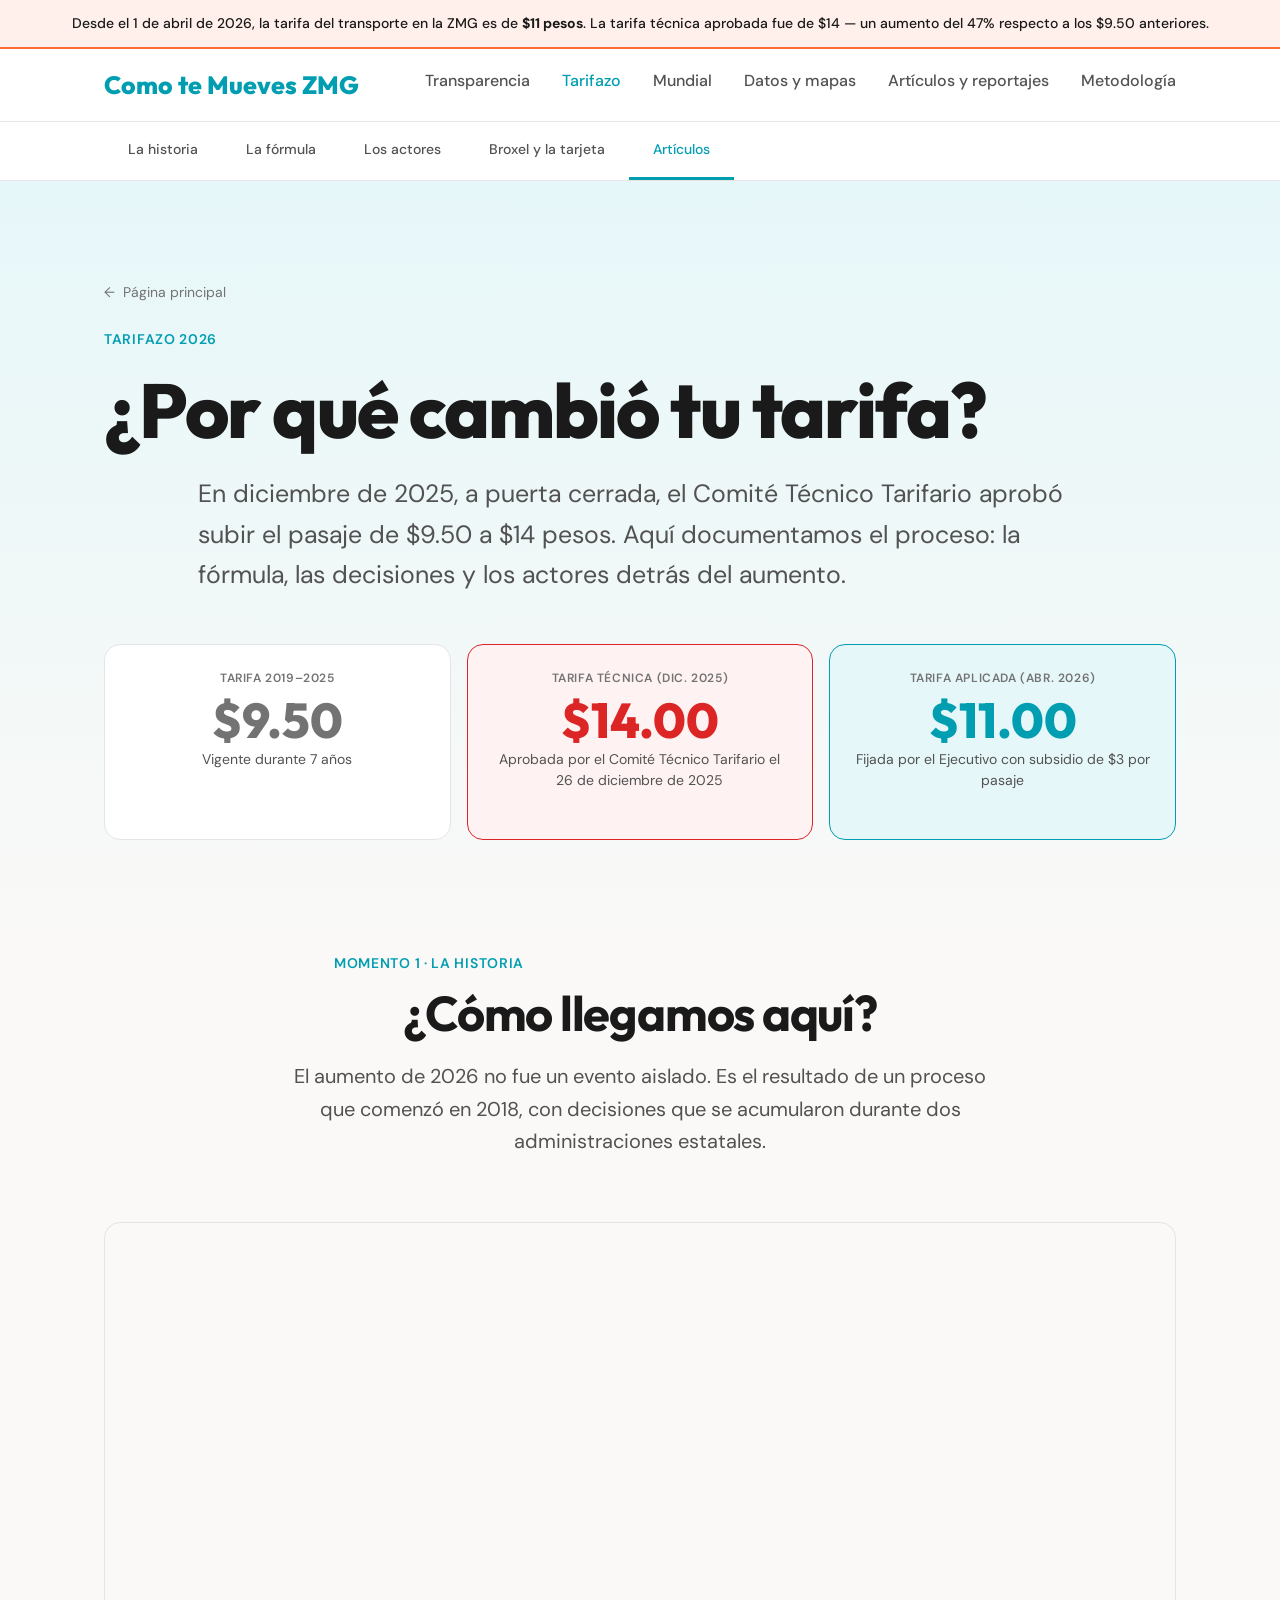
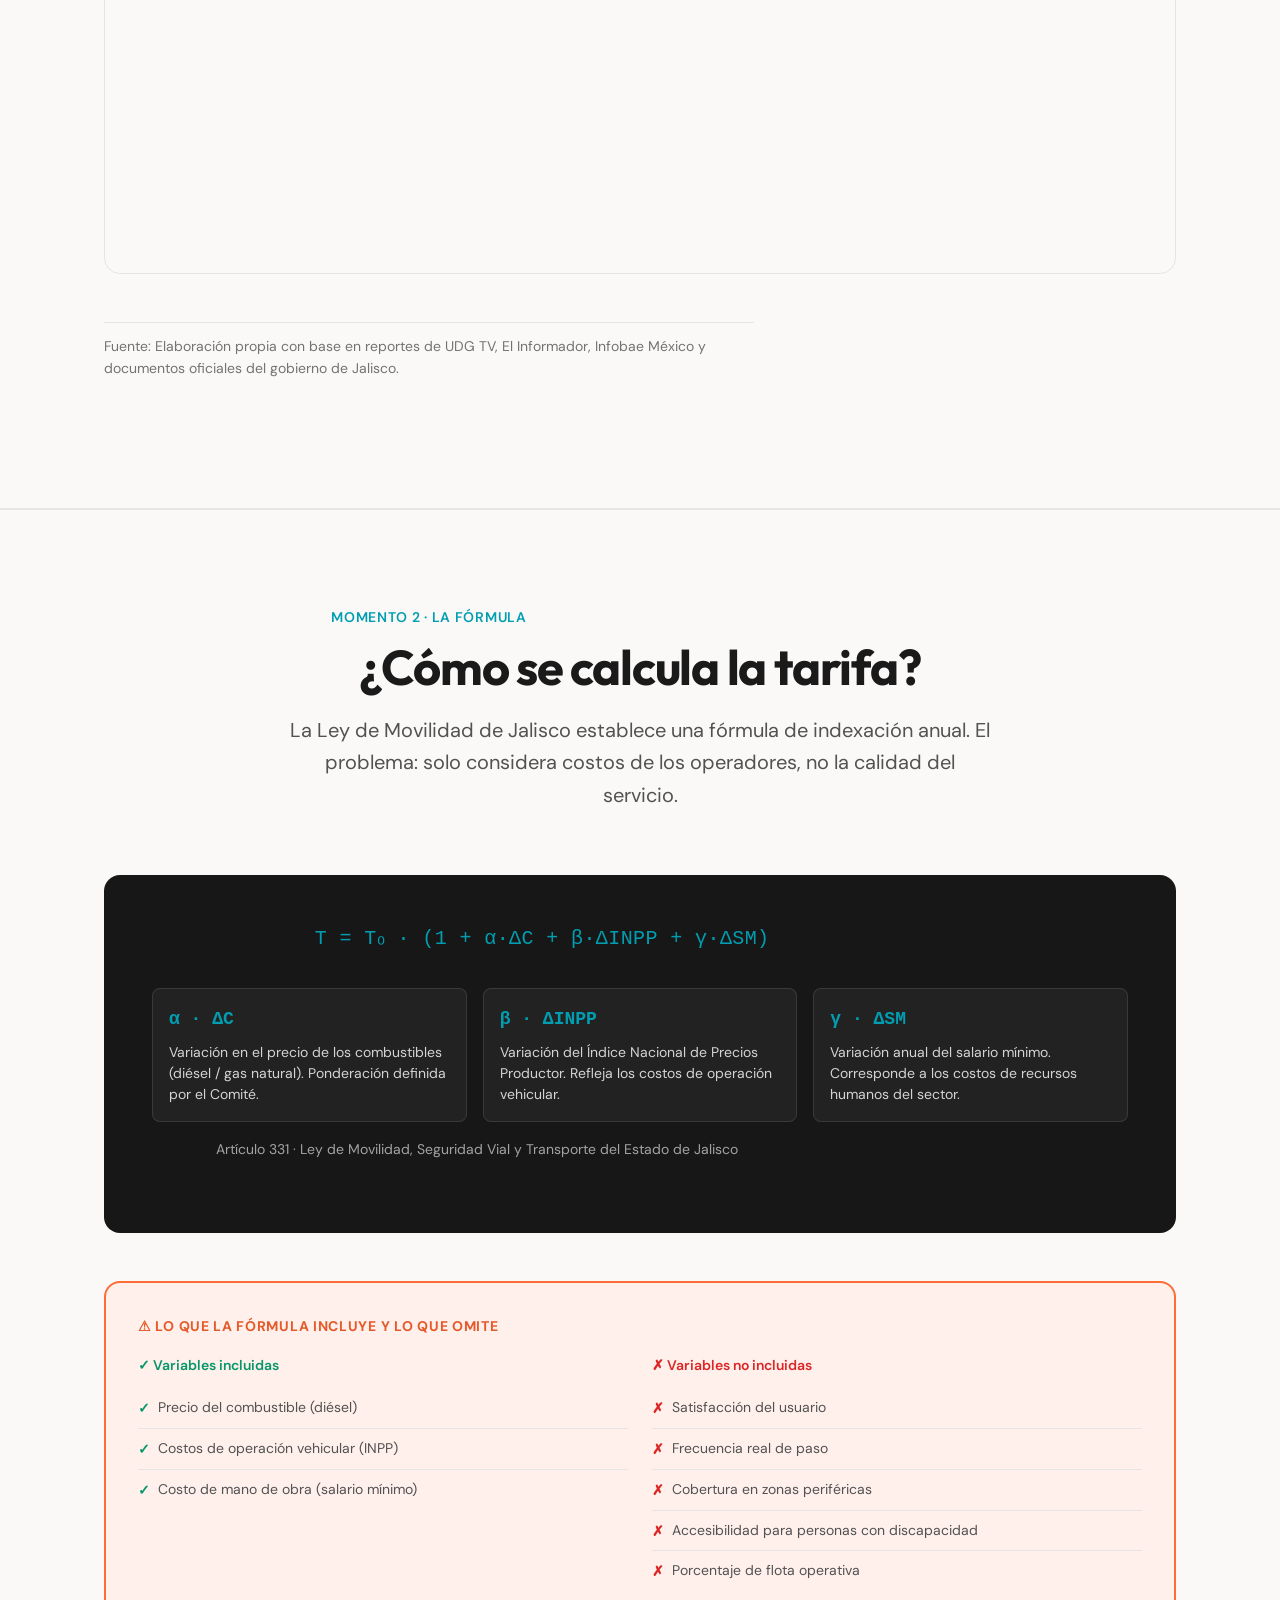
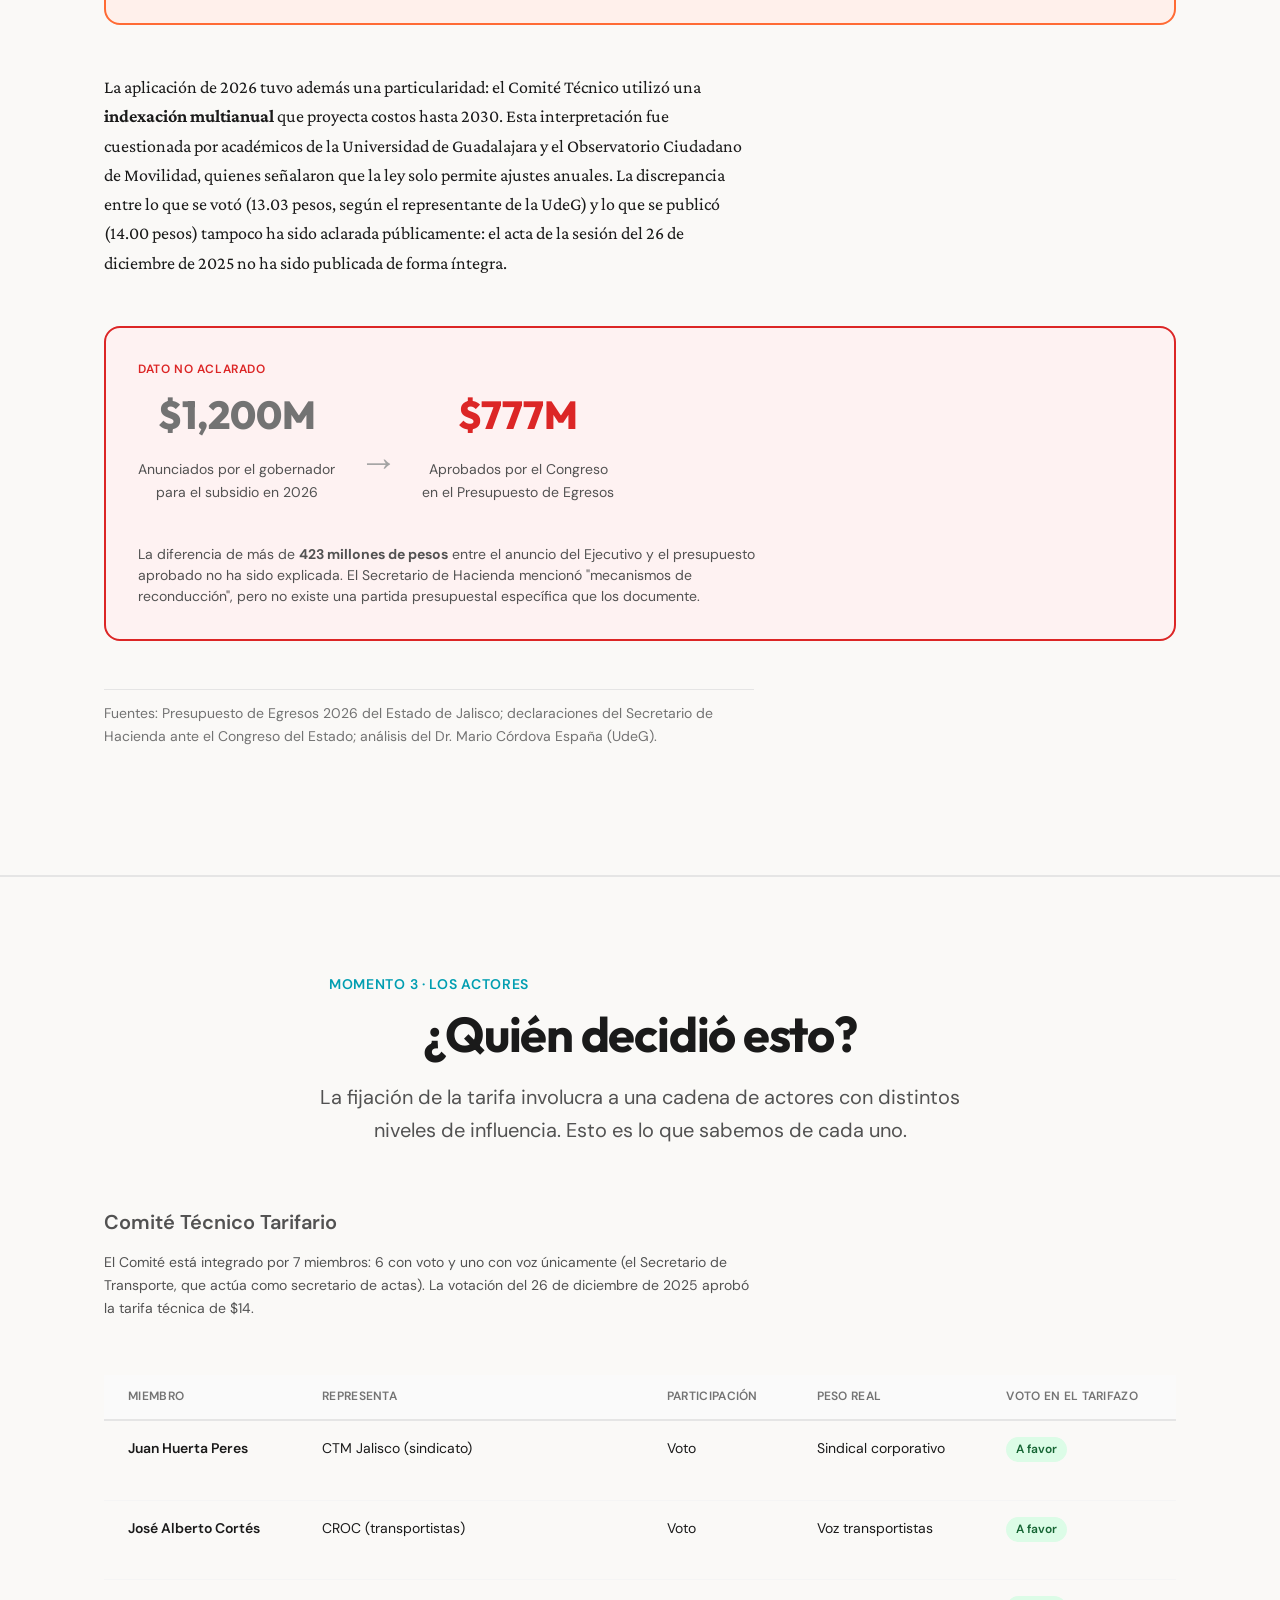
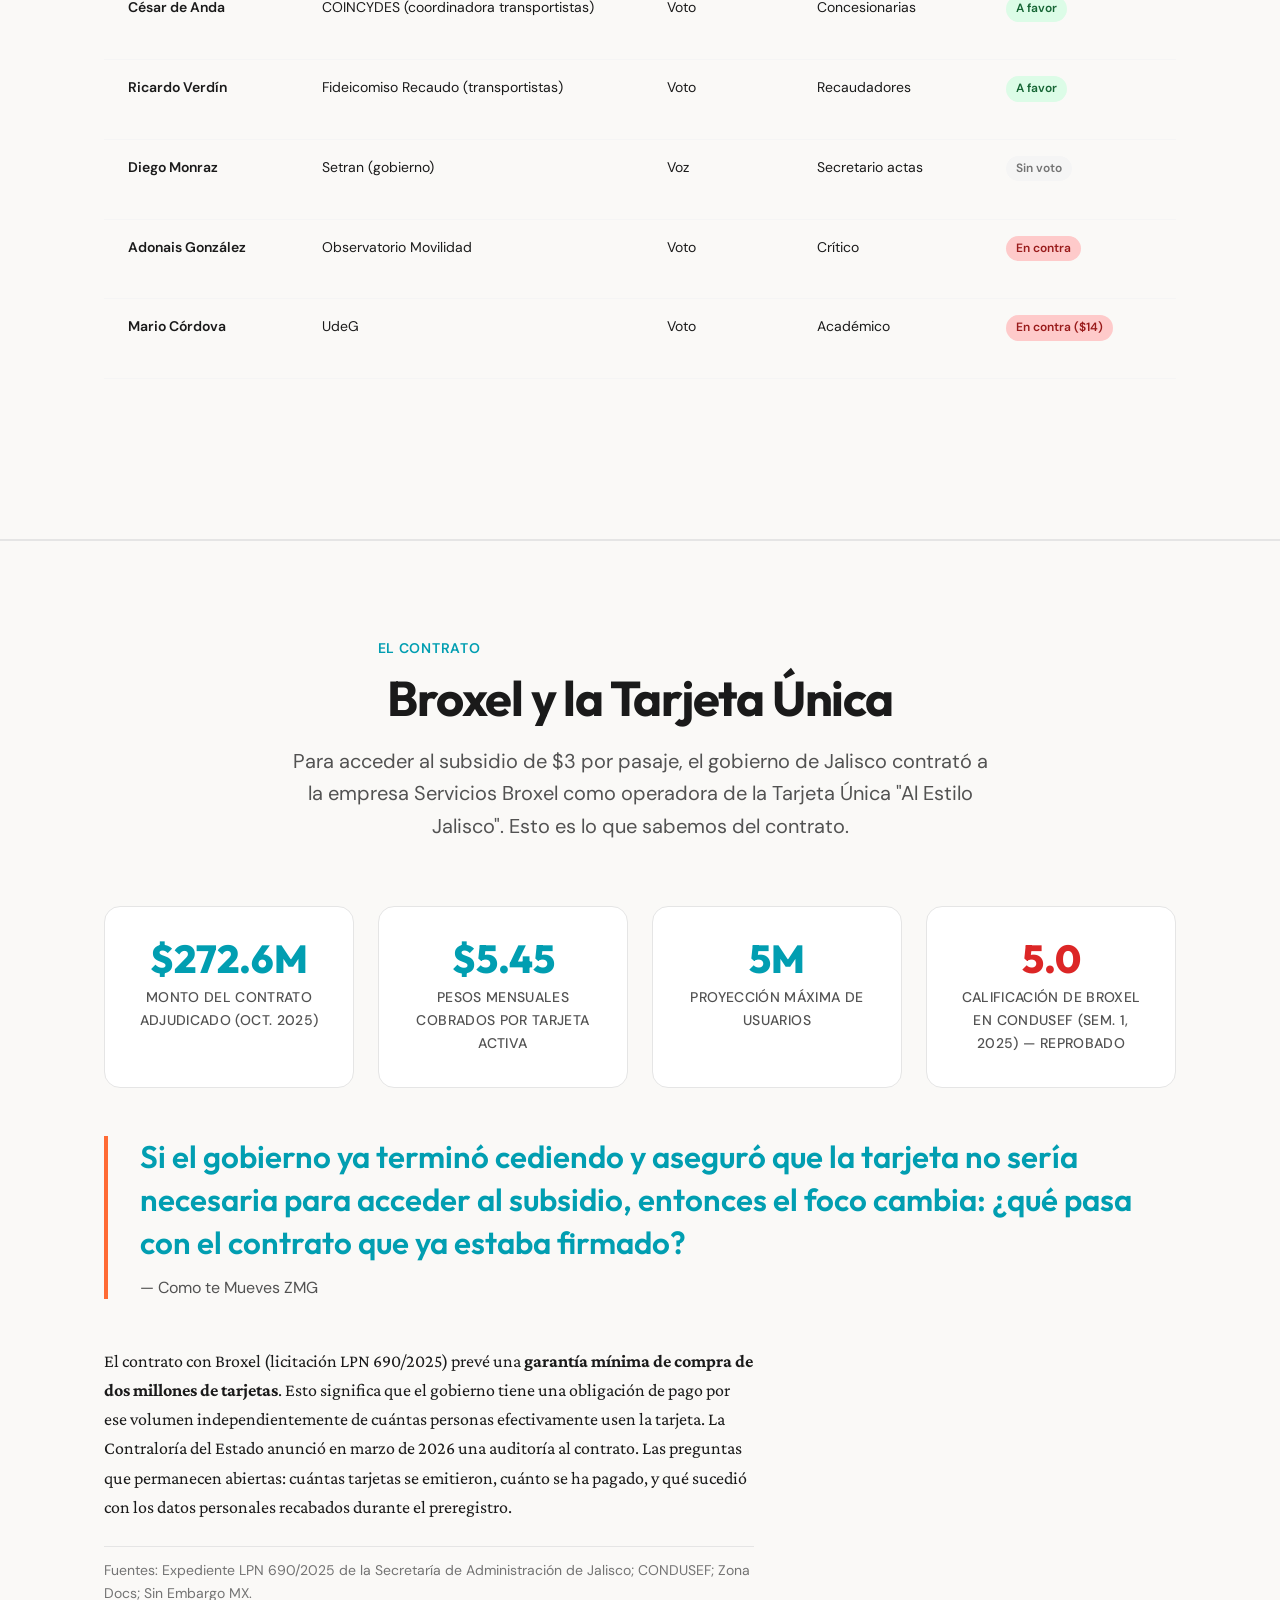
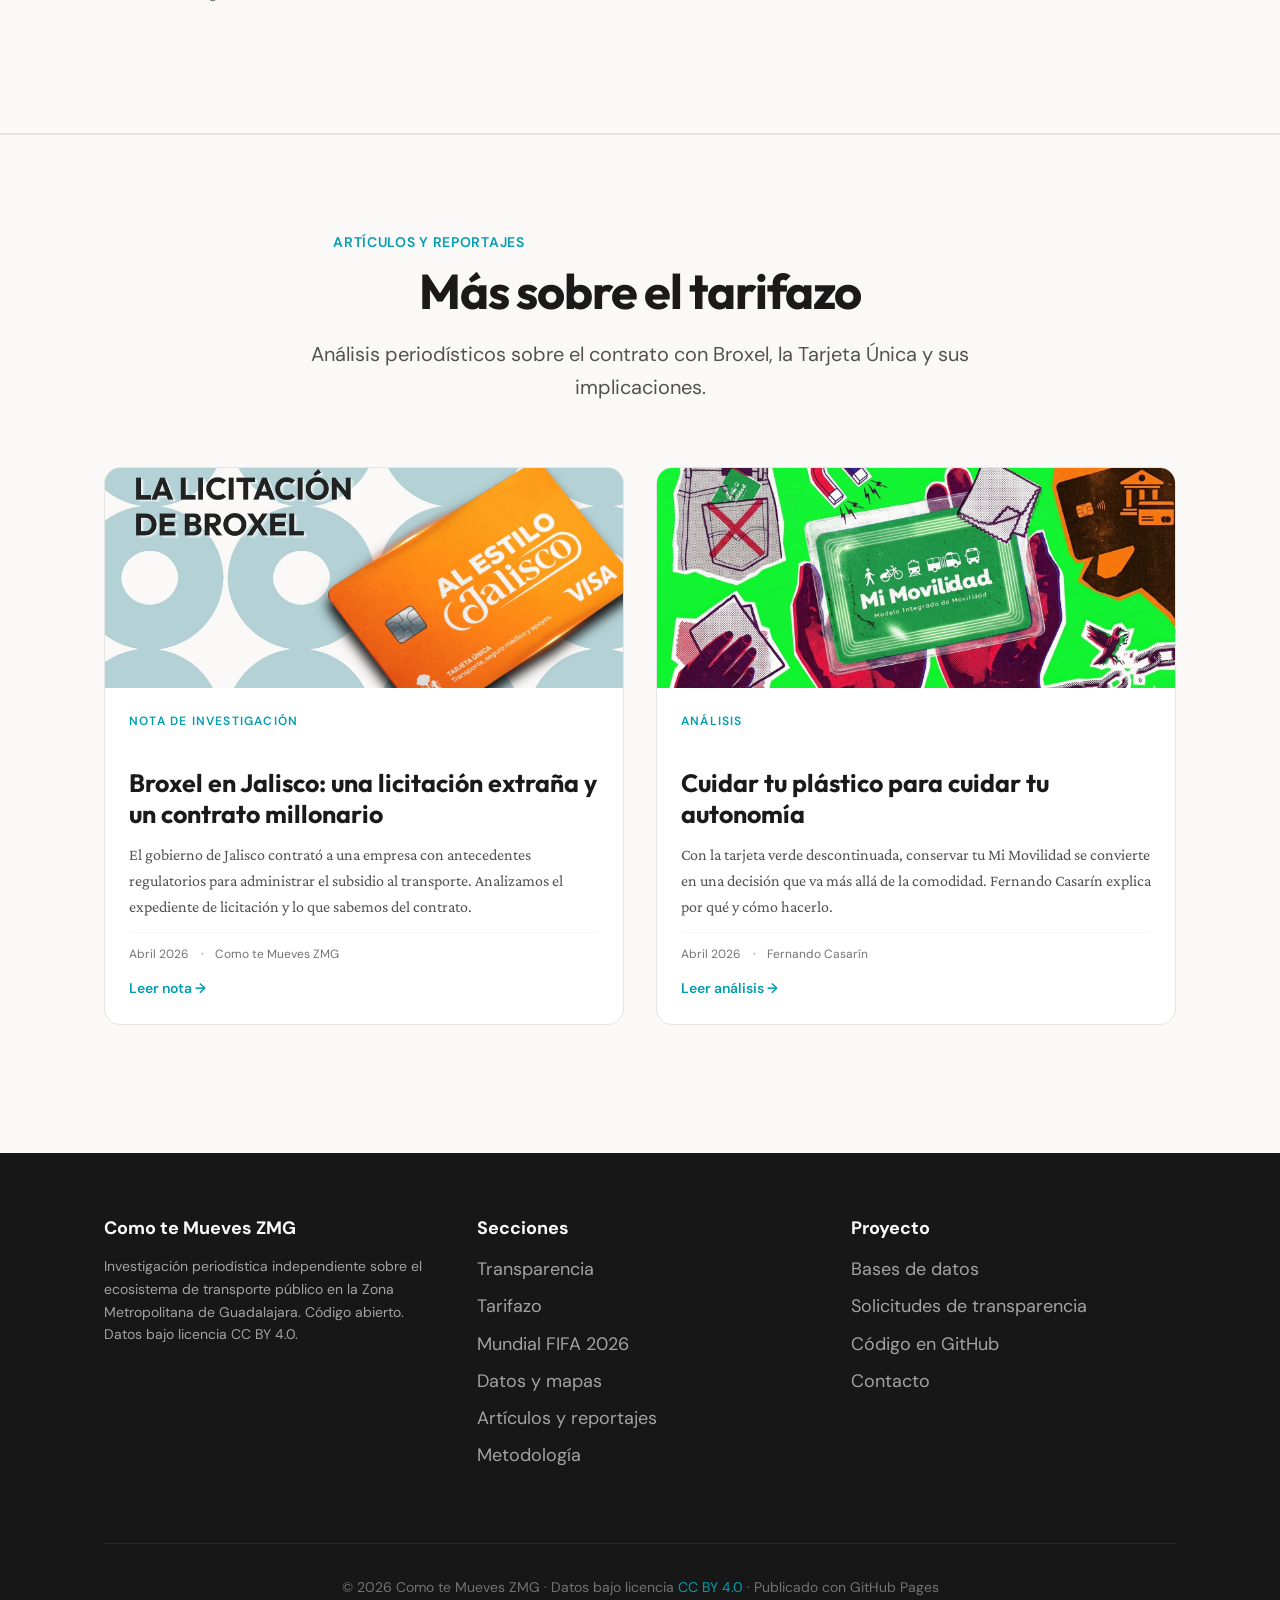
==== commit 82f00745: "Actualiza página web" ====
--- a/v3/tarifazo.html
+++ b/v3/tarifazo.html
@@ -1,27 +1,31 @@
 <!DOCTYPE html>
 <html lang="es">
+
 <head>
   <meta charset="UTF-8" />
   <meta name="viewport" content="width=device-width, initial-scale=1.0" />
   <title>El Tarifazo — Como te Mueves ZMG</title>
-  <meta name="description" content="Análisis del proceso que llevó al aumento de tarifa del transporte público en la ZMG en 2026: la fórmula, los actores y el contrato con Broxel." />
+  <meta name="description"
+    content="Análisis del proceso que llevó al aumento de tarifa del transporte público en la ZMG en 2026: la fórmula, los actores y el contrato con Broxel." />
 
   <link rel="preconnect" href="https://fonts.googleapis.com" />
   <link rel="preconnect" href="https://fonts.gstatic.com" crossorigin />
-  <link href="https://fonts.googleapis.com/css2?family=Outfit:wght@700;800&family=DM+Sans:ital,wght@0,400;0,500;0,600;0,700;1,400&family=Crimson+Pro:ital,wght@0,400;0,600;1,400&display=swap" rel="stylesheet" />
+  <link
+    href="https://fonts.googleapis.com/css2?family=Outfit:wght@700;800&family=DM+Sans:ital,wght@0,400;0,500;0,600;0,700;1,400&family=Crimson+Pro:ital,wght@0,400;0,600;1,400&display=swap"
+    rel="stylesheet" />
 
   <link rel="stylesheet" href="design-tokens_2.css" />
   <link rel="stylesheet" href="base_2.css" />
   <link rel="stylesheet" href="components_2.css" />
 
   <style>
-
     /* ── Sub-navegación interna ────────────────── */
     .subnav {
       background: var(--surface);
       border-bottom: 1px solid var(--gray-200);
       position: sticky;
-      top: 65px;          /* debajo del header principal */
+      top: 65px;
+      /* debajo del header principal */
       z-index: 900;
     }
 
@@ -32,7 +36,9 @@
       scrollbar-width: none;
     }
 
-    .subnav-inner::-webkit-scrollbar { display: none; }
+    .subnav-inner::-webkit-scrollbar {
+      display: none;
+    }
 
     .subnav-link {
       font-family: var(--font-heading);
@@ -70,8 +76,14 @@
       text-decoration: none;
     }
 
-    .back-link:hover { color: var(--primary); text-decoration: none; }
-    .back-link::before { content: '←'; }
+    .back-link:hover {
+      color: var(--primary);
+      text-decoration: none;
+    }
+
+    .back-link::before {
+      content: '←';
+    }
 
     /* ── Comparativo tarifario ─────────────────── */
     .tariff-compare {
@@ -82,7 +94,9 @@
     }
 
     @media (max-width: 640px) {
-      .tariff-compare { grid-template-columns: 1fr; }
+      .tariff-compare {
+        grid-template-columns: 1fr;
+      }
     }
 
     .tariff-item {
@@ -93,15 +107,52 @@
       border: 1px solid var(--gray-200);
     }
 
-    .tariff-item.highlight { border-color: var(--primary); background: var(--primary-light); }
-    .tariff-item.alert     { border-color: var(--danger);  background: #fef2f2; }
-
-    .tariff-year  { font-family: var(--font-heading); font-size: var(--text-xs); font-weight: var(--weight-semibold); color: var(--text-tertiary); text-transform: uppercase; letter-spacing: var(--tracking-wider); margin-bottom: var(--space-2); }
-    .tariff-peso  { font-family: var(--font-display); font-size: var(--text-5xl); font-weight: var(--weight-extrabold); line-height: 1; margin-bottom: var(--space-1); }
-    .tariff-peso.old       { color: var(--text-tertiary); }
-    .tariff-peso.technical { color: var(--danger); }
-    .tariff-peso.applied   { color: var(--primary); }
-    .tariff-note  { font-family: var(--font-heading); font-size: var(--text-sm); color: var(--text-secondary); line-height: var(--leading-normal); }
+    .tariff-item.highlight {
+      border-color: var(--primary);
+      background: var(--primary-light);
+    }
+
+    .tariff-item.alert {
+      border-color: var(--danger);
+      background: #fef2f2;
+    }
+
+    .tariff-year {
+      font-family: var(--font-heading);
+      font-size: var(--text-xs);
+      font-weight: var(--weight-semibold);
+      color: var(--text-tertiary);
+      text-transform: uppercase;
+      letter-spacing: var(--tracking-wider);
+      margin-bottom: var(--space-2);
+    }
+
+    .tariff-peso {
+      font-family: var(--font-display);
+      font-size: var(--text-5xl);
+      font-weight: var(--weight-extrabold);
+      line-height: 1;
+      margin-bottom: var(--space-1);
+    }
+
+    .tariff-peso.old {
+      color: var(--text-tertiary);
+    }
+
+    .tariff-peso.technical {
+      color: var(--danger);
+    }
+
+    .tariff-peso.applied {
+      color: var(--primary);
+    }
+
+    .tariff-note {
+      font-family: var(--font-heading);
+      font-size: var(--text-sm);
+      color: var(--text-secondary);
+      line-height: var(--leading-normal);
+    }
 
     /* ── Timeline embed ────────────────────────── */
     .timeline-container {
@@ -142,12 +193,14 @@
     }
 
     @media (max-width: 700px) {
-      .formula-vars { grid-template-columns: 1fr; }
+      .formula-vars {
+        grid-template-columns: 1fr;
+      }
     }
 
     .formula-var {
-      background: rgba(255,255,255,0.05);
-      border: 1px solid rgba(255,255,255,0.1);
+      background: rgba(255, 255, 255, 0.05);
+      border: 1px solid rgba(255, 255, 255, 0.1);
       border-radius: var(--border-radius);
       padding: var(--space-4);
     }
@@ -205,7 +258,9 @@
     }
 
     @media (max-width: 600px) {
-      .opacity-box-grid { grid-template-columns: 1fr; }
+      .opacity-box-grid {
+        grid-template-columns: 1fr;
+      }
     }
 
     .opacity-col-title {
@@ -215,8 +270,13 @@
       margin-bottom: var(--space-3);
     }
 
-    .opacity-col-title.yes { color: var(--success); }
-    .opacity-col-title.no  { color: var(--danger);  }
+    .opacity-col-title.yes {
+      color: var(--success);
+    }
+
+    .opacity-col-title.no {
+      color: var(--danger);
+    }
 
     .opacity-list {
       list-style: none;
@@ -236,10 +296,26 @@
       margin: 0;
     }
 
-    .opacity-list li:last-child { border-bottom: none; }
-    .opacity-list li::before { flex-shrink: 0; margin-top: 1px; }
-    .opacity-list.yes li::before { content: '✓'; color: var(--success); font-weight: bold; }
-    .opacity-list.no  li::before { content: '✗'; color: var(--danger);  font-weight: bold; }
+    .opacity-list li:last-child {
+      border-bottom: none;
+    }
+
+    .opacity-list li::before {
+      flex-shrink: 0;
+      margin-top: 1px;
+    }
+
+    .opacity-list.yes li::before {
+      content: '✓';
+      color: var(--success);
+      font-weight: bold;
+    }
+
+    .opacity-list.no li::before {
+      content: '✗';
+      color: var(--danger);
+      font-weight: bold;
+    }
 
     /* ── Discrepancia del subsidio ─────────────── */
     .discrepancy-block {
@@ -279,8 +355,14 @@
       line-height: 1;
     }
 
-    .discrepancy-amt .number.announced { color: var(--text-tertiary); }
-    .discrepancy-amt .number.budgeted  { color: var(--danger); }
+    .discrepancy-amt .number.announced {
+      color: var(--text-tertiary);
+    }
+
+    .discrepancy-amt .number.budgeted {
+      color: var(--danger);
+    }
+
     .discrepancy-amt .desc {
       font-family: var(--font-heading);
       font-size: var(--text-sm);
@@ -331,10 +413,19 @@
       vertical-align: top;
     }
 
-    .actors-table tr:hover td { background: var(--gray-50); }
-
-    .actor-name { font-weight: var(--weight-semibold); }
-    .actor-role { color: var(--text-secondary); font-size: var(--text-xs); margin-top: 2px; }
+    .actors-table tr:hover td {
+      background: var(--gray-50);
+    }
+
+    .actor-name {
+      font-weight: var(--weight-semibold);
+    }
+
+    .actor-role {
+      color: var(--text-secondary);
+      font-size: var(--text-xs);
+      margin-top: 2px;
+    }
 
     .influence-badge {
       display: inline-block;
@@ -345,9 +436,46 @@
       border-radius: var(--border-radius-full);
     }
 
-    .influence-high   { background: #fef3c7; color: #92400e; }
-    .influence-vhigh  { background: #fecaca; color: #991b1b; }
-    .influence-medium { background: var(--gray-100); color: var(--gray-600); }
+    .influence-high {
+      background: #fef3c7;
+      color: #92400e;
+    }
+
+    .influence-vhigh {
+      background: #fecaca;
+      color: #991b1b;
+    }
+
+    .influence-medium {
+      background: var(--gray-100);
+      color: var(--gray-600);
+    }
+
+    .vote-badge {
+      display: inline-flex;
+      align-items: center;
+      gap: 4px;
+      font-family: var(--font-heading);
+      font-size: var(--text-xs);
+      font-weight: var(--weight-semibold);
+      padding: 3px 10px;
+      border-radius: var(--border-radius-full);
+    }
+
+    .vote-favor {
+      background: #dcfce7;
+      color: #166534;
+    }
+
+    .vote-contra {
+      background: #fecaca;
+      color: #991b1b;
+    }
+
+    .vote-novote {
+      background: var(--gray-100);
+      color: var(--gray-500);
+    }
 
     /* ── Tarjetas de artículo ──────────────────── */
     .articles-grid {
@@ -358,7 +486,9 @@
     }
 
     @media (max-width: 768px) {
-      .articles-grid { grid-template-columns: 1fr; }
+      .articles-grid {
+        grid-template-columns: 1fr;
+      }
     }
 
     .article-card {
@@ -443,7 +573,9 @@
       transition: margin var(--transition-fast) var(--ease-out);
     }
 
-    .article-card:hover .article-card-cta::after { margin-left: 4px; }
+    .article-card:hover .article-card-cta::after {
+      margin-left: 4px;
+    }
 
     /* ── Artículo completo (dentro de sección) ─── */
     .article-full {
@@ -486,7 +618,9 @@
       max-width: none;
     }
 
-    .article-body strong { font-weight: var(--weight-bold); }
+    .article-body strong {
+      font-weight: var(--weight-bold);
+    }
 
     .article-body ul {
       font-family: var(--font-body);
@@ -497,7 +631,9 @@
       margin-bottom: var(--space-5);
     }
 
-    .article-body ul li { margin-bottom: var(--space-3); }
+    .article-body ul li {
+      margin-bottom: var(--space-3);
+    }
 
     /* ── Separador de sección ──────────────────── */
     .section-divider {
@@ -541,6 +677,7 @@
       padding: var(--space-3) 0;
       text-align: center;
     }
+
     .alert-band p {
       font-family: var(--font-heading);
       font-size: var(--text-sm);
@@ -549,10 +686,15 @@
       margin: 0;
       max-width: none;
     }
-    .alert-band a { color: var(--accent-dark); font-weight: var(--weight-semibold); text-decoration: underline; }
-
+
+    .alert-band a {
+      color: var(--accent-dark);
+      font-weight: var(--weight-semibold);
+      text-decoration: underline;
+    }
   </style>
 </head>
+
 <body>
 
   <!-- ── ALERTA COYUNTURAL ─────────────────────── -->
@@ -584,10 +726,10 @@
   <nav class="subnav" aria-label="Navegación de sección">
     <div class="container">
       <div class="subnav-inner">
-        <a href="#historia"   class="subnav-link">La historia</a>
-        <a href="#formula"    class="subnav-link">La fórmula</a>
-        <a href="#actores"    class="subnav-link">Los actores</a>
-        <a href="#broxel"     class="subnav-link">Broxel y la tarjeta</a>
+        <a href="#historia" class="subnav-link">La historia</a>
+        <a href="#formula" class="subnav-link">La fórmula</a>
+        <a href="#actores" class="subnav-link">Los actores</a>
+        <a href="#broxel" class="subnav-link">Broxel y la tarjeta</a>
         <a href="#reportajes" class="subnav-link">Artículos</a>
       </div>
     </div>
@@ -643,13 +785,11 @@
       <div class="timeline-container">
         <iframe
           src="https://cdn.knightlab.com/libs/timeline3/latest/embed/index.html?source=v2%3A2PACX-1vSbT0Zz4bzAOi7WDDWfzXFApmWvJB24pJhpZ6DFiyO7rtgUfQaGBVA04mAiV7aEJSEQ0d7WzlHx0D45&font=Default&lang=es&timenav_position=top&hash_bookmark=true&initial_zoom=2&theme=contrast&width=100%25&height=650"
-          height="650"
-          title="Línea del tiempo: el tarifazo en la ZMG 2018–2026"
-          allowfullscreen
-        ></iframe>
+          height="650" title="Línea del tiempo: el tarifazo en la ZMG 2018–2026" allowfullscreen></iframe>
       </div>
 
-      <p class="source-note">Fuente: Elaboración propia con base en reportes de UDG TV, El Informador, Infobae México y documentos oficiales del gobierno de Jalisco.</p>
+      <p class="source-note">Fuente: Elaboración propia con base en reportes de UDG TV, El Informador, Infobae México y
+        documentos oficiales del gobierno de Jalisco.</p>
     </div>
   </section>
 
@@ -676,18 +816,22 @@
         <div class="formula-vars">
           <div class="formula-var">
             <p class="formula-var-name">α · ΔC</p>
-            <p class="formula-var-desc">Variación en el precio de los combustibles (diésel / gas natural). Ponderación definida por el Comité.</p>
+            <p class="formula-var-desc">Variación en el precio de los combustibles (diésel / gas natural). Ponderación
+              definida por el Comité.</p>
           </div>
           <div class="formula-var">
             <p class="formula-var-name">β · ΔINPP</p>
-            <p class="formula-var-desc">Variación del Índice Nacional de Precios Productor. Refleja los costos de operación vehicular.</p>
+            <p class="formula-var-desc">Variación del Índice Nacional de Precios Productor. Refleja los costos de
+              operación vehicular.</p>
           </div>
           <div class="formula-var">
             <p class="formula-var-name">γ · ΔSM</p>
-            <p class="formula-var-desc">Variación anual del salario mínimo. Corresponde a los costos de recursos humanos del sector.</p>
+            <p class="formula-var-desc">Variación anual del salario mínimo. Corresponde a los costos de recursos humanos
+              del sector.</p>
           </div>
         </div>
-        <p class="formula-caption">Artículo 331 · Ley de Movilidad, Seguridad Vial y Transporte del Estado de Jalisco</p>
+        <p class="formula-caption">Artículo 331 · Ley de Movilidad, Seguridad Vial y Transporte del Estado de Jalisco
+        </p>
       </div>
 
       <!-- Qué entra y qué no -->
@@ -716,8 +860,10 @@
       </div>
 
       <p style="font-family: var(--font-body); font-size: var(--text-lg); line-height: var(--leading-relaxed);">
-        La aplicación de 2026 tuvo además una particularidad: el Comité Técnico utilizó una <strong>indexación multianual</strong>
-        que proyecta costos hasta 2030. Esta interpretación fue cuestionada por académicos de la Universidad de Guadalajara
+        La aplicación de 2026 tuvo además una particularidad: el Comité Técnico utilizó una <strong>indexación
+          multianual</strong>
+        que proyecta costos hasta 2030. Esta interpretación fue cuestionada por académicos de la Universidad de
+        Guadalajara
         y el Observatorio Ciudadano de Movilidad, quienes señalaron que la ley solo permite ajustes anuales.
         La discrepancia entre lo que se votó (13.03 pesos, según el representante de la UdeG) y lo que se publicó
         (14.00 pesos) tampoco ha sido aclarada públicamente: el acta de la sesión del 26 de diciembre de 2025
@@ -739,13 +885,15 @@
           </div>
         </div>
         <p class="discrepancy-gap">
-          La diferencia de más de <strong>423 millones de pesos</strong> entre el anuncio del Ejecutivo y el presupuesto aprobado
+          La diferencia de más de <strong>423 millones de pesos</strong> entre el anuncio del Ejecutivo y el presupuesto
+          aprobado
           no ha sido explicada. El Secretario de Hacienda mencionó "mecanismos de reconducción", pero no existe
           una partida presupuestal específica que los documente.
         </p>
       </div>
 
-      <p class="source-note">Fuentes: Presupuesto de Egresos 2026 del Estado de Jalisco; declaraciones del Secretario de Hacienda ante el Congreso del Estado; análisis del Dr. Mario Córdova España (UdeG).</p>
+      <p class="source-note">Fuentes: Presupuesto de Egresos 2026 del Estado de Jalisco; declaraciones del Secretario de
+        Hacienda ante el Congreso del Estado; análisis del Dr. Mario Córdova España (UdeG).</p>
     </div>
   </section>
 
@@ -766,69 +914,93 @@
         </p>
       </header>
 
-      <h3 style="font-family: var(--font-heading); font-size: var(--text-xl); font-weight: var(--weight-semibold); color: var(--text-secondary); margin-bottom: var(--space-4);">Círculo de decisión política</h3>
-
-      <div style="overflow-x: auto;">
-        <table class="actors-table" aria-label="Actores en la decisión tarifaria">
+      <h3
+        style="font-family: var(--font-heading); font-size: var(--text-xl); font-weight: var(--weight-semibold); color: var(--text-secondary); margin-bottom: var(--space-4);">
+        Comité Técnico Tarifario</h3>
+      <p
+        style="font-family: var(--font-heading); font-size: var(--text-sm); color: var(--text-secondary); margin-bottom: var(--space-5); max-width: 65ch;">
+        El Comité está integrado por 7 miembros: 6 con voto y uno con voz únicamente (el Secretario de Transporte, que
+        actúa como secretario de actas). La votación del 26 de diciembre de 2025 aprobó la tarifa técnica de $14.</p>
+
+      <div style="overflow-x: auto; margin-bottom: var(--space-8);">
+        <table class="actors-table" aria-label="Miembros del Comité Técnico Tarifario">
           <thead>
             <tr>
-              <th>Nombre</th>
-              <th>Cargo</th>
-              <th>Rol en la decisión</th>
-              <th>Influencia</th>
+              <th>Miembro</th>
+              <th>Representa</th>
+              <th>Participación</th>
+              <th>Peso real</th>
+              <th>Voto en el tarifazo</th>
             </tr>
           </thead>
           <tbody>
             <tr>
               <td>
-                <p class="actor-name">Pablo Lemus Navarro</p>
-                <p class="actor-role">Gobernador de Jalisco</p>
+                <p class="actor-name">Juan Huerta Peres</p>
               </td>
-              <td>Poder Ejecutivo</td>
-              <td>Responsable de fijar la tarifa final aplicada. Anunció el freno a $14 y estableció la tarifa de $11.</td>
-              <td><span class="influence-badge influence-vhigh">Muy alta</span></td>
+              <td>CTM Jalisco (sindicato)</td>
+              <td>Voto</td>
+              <td>Sindical corporativo</td>
+              <td><span class="vote-badge vote-favor">A favor</span></td>
             </tr>
             <tr>
               <td>
-                <p class="actor-name">Diego Monraz Villaseñor</p>
-                <p class="actor-role">Secretario de Transporte (SETRAN)</p>
+                <p class="actor-name">José Alberto Cortés</p>
               </td>
-              <td>SETRAN</td>
-              <td>Coordinó los estudios técnicos presentados al Comité. Fue señalado por el representante de la UdeG como quien impuso los $14 en la sesión del 26 de diciembre.</td>
-              <td><span class="influence-badge influence-high">Alta</span></td>
+              <td>CROC (transportistas)</td>
+              <td>Voto</td>
+              <td>Voz transportistas</td>
+              <td><span class="vote-badge vote-favor">A favor</span></td>
             </tr>
             <tr>
               <td>
-                <p class="actor-name">Mario Córdova España</p>
-                <p class="actor-role">Universidad de Guadalajara</p>
+                <p class="actor-name">César de Anda</p>
               </td>
-              <td>Comité Técnico Tarifario</td>
-              <td>Representante académico. Rechazó la tarifa de $14 y documentó la discrepancia con los $13.03 que describe como el resultado real de la votación.</td>
-              <td><span class="influence-badge influence-medium">Media-Alta</span></td>
+              <td>COINCYDES (coordinadora transportistas)</td>
+              <td>Voto</td>
+              <td>Concesionarias</td>
+              <td><span class="vote-badge vote-favor">A favor</span></td>
             </tr>
             <tr>
               <td>
-                <p class="actor-name">Enrique Dueñas Rodríguez</p>
-                <p class="actor-role">Observatorio Ciudadano de Movilidad</p>
+                <p class="actor-name">Ricardo Verdín</p>
               </td>
-              <td>Comité Técnico Tarifario</td>
-              <td>Supervisión de la legalidad del proceso. Denunció la ilegalidad de la sesión a puerta cerrada del 26 de diciembre.</td>
-              <td><span class="influence-badge influence-medium">Media</span></td>
+              <td>Fideicomiso Recaudo (transportistas)</td>
+              <td>Voto</td>
+              <td>Recaudadores</td>
+              <td><span class="vote-badge vote-favor">A favor</span></td>
             </tr>
             <tr>
               <td>
-                <p class="actor-name">Nazario Ramírez</p>
-                <p class="actor-role">CTM Jalisco (transportistas)</p>
+                <p class="actor-name">Diego Monraz</p>
               </td>
-              <td>Gremio</td>
-              <td>Líder histórico de los concesionarios de la CTM. Detenido en octubre de 2025 por presuntos vínculos con actividades delictivas, lo que alteró la dinámica de negociación del sector.</td>
-              <td><span class="influence-badge influence-medium">Media (antes alta)</span></td>
+              <td>Setran (gobierno)</td>
+              <td>Voz</td>
+              <td>Secretario actas</td>
+              <td><span class="vote-badge vote-novote">Sin voto</span></td>
+            </tr>
+            <tr>
+              <td>
+                <p class="actor-name">Adonais González</p>
+              </td>
+              <td>Observatorio Movilidad</td>
+              <td>Voto</td>
+              <td>Crítico</td>
+              <td><span class="vote-badge vote-contra">En contra</span></td>
+            </tr>
+            <tr>
+              <td>
+                <p class="actor-name">Mario Córdova</p>
+              </td>
+              <td>UdeG</td>
+              <td>Voto</td>
+              <td>Académico</td>
+              <td><span class="vote-badge vote-contra">En contra ($14)</span></td>
             </tr>
           </tbody>
         </table>
       </div>
 
-      <p class="source-note">Fuentes: UDG TV, Zona Docs, El Financiero, documentos del Comité Técnico Tarifario.</p>
     </div>
   </section>
 
@@ -870,20 +1042,22 @@
       </div>
 
       <blockquote class="pullquote">
-        "Si el gobierno ya terminó reculando y aseguró que la tarjeta no sería necesaria para acceder al subsidio,
-        entonces el foco cambia: ¿qué pasa con el contrato que ya estaba firmado?"
-        <p class="pullquote-cite">Nota de investigación · Como te Mueves ZMG</p>
+        Si el gobierno ya terminó cediendo y aseguró que la tarjeta no sería necesaria para acceder al subsidio,
+        entonces el foco cambia: ¿qué pasa con el contrato que ya estaba firmado?
+        <p class="pullquote-cite">Como te Mueves ZMG</p>
       </blockquote>
 
       <p style="font-family: var(--font-body); font-size: var(--text-lg); line-height: var(--leading-relaxed);">
-        El contrato con Broxel (licitación LPN 690/2025) prevé una <strong>garantía mínima de compra de dos millones de tarjetas</strong>.
+        El contrato con Broxel (licitación LPN 690/2025) prevé una <strong>garantía mínima de compra de dos millones de
+          tarjetas</strong>.
         Esto significa que el gobierno tiene una obligación de pago por ese volumen independientemente
         de cuántas personas efectivamente usen la tarjeta. La Contraloría del Estado anunció en marzo de 2026
         una auditoría al contrato. Las preguntas que permanecen abiertas: cuántas tarjetas se emitieron,
         cuánto se ha pagado, y qué sucedió con los datos personales recabados durante el preregistro.
       </p>
 
-      <p class="source-note">Fuentes: Expediente LPN 690/2025 de la Secretaría de Administración de Jalisco; CONDUSEF; Zona Docs; Sin Embargo MX.</p>
+      <p class="source-note">Fuentes: Expediente LPN 690/2025 de la Secretaría de Administración de Jalisco; CONDUSEF;
+        Zona Docs; Sin Embargo MX.</p>
     </div>
   </section>
 
@@ -907,11 +1081,8 @@
 
         <!-- Artículo 1: Broxel -->
         <a href="articulo-broxel.html" class="article-card">
-          <img
-            src="imagen_contrato_broxel.png"
-            alt="La licitación de Broxel — tarjeta naranja Al Estilo Jalisco"
-            class="article-card-img"
-          />
+          <img src="imagen_contrato_broxel.png" alt="La licitación de Broxel — tarjeta naranja Al Estilo Jalisco"
+            class="article-card-img" />
           <div class="article-card-body">
             <p class="article-card-type">Nota de investigación</p>
             <h3 class="article-card-title">Broxel en Jalisco: una licitación extraña y un contrato millonario</h3>
@@ -930,11 +1101,8 @@
 
         <!-- Artículo 2: Plástico -->
         <a href="articulo-plastico.html" class="article-card">
-          <img
-            src="imagen-cuida-tu-plastico.jpeg"
-            alt="Cuidar tu plástico para cuidar tu autonomía"
-            class="article-card-img"
-          />
+          <img src="imagen-cuida-tu-plastico.jpeg" alt="Cuidar tu plástico para cuidar tu autonomía"
+            class="article-card-img" />
           <div class="article-card-body">
             <p class="article-card-type">Análisis</p>
             <h3 class="article-card-title">Cuidar tu plástico para cuidar tu autonomía</h3>
@@ -962,7 +1130,8 @@
       <div class="footer-content">
         <div class="footer-section">
           <h4>Como te Mueves ZMG</h4>
-          <p style="font-family: var(--font-heading); font-size: var(--text-sm); color: var(--gray-400); line-height: var(--leading-relaxed); max-width: none;">
+          <p
+            style="font-family: var(--font-heading); font-size: var(--text-sm); color: var(--gray-400); line-height: var(--leading-relaxed); max-width: none;">
             Investigación periodística independiente sobre el ecosistema de transporte público
             en la Zona Metropolitana de Guadalajara. Código abierto. Datos bajo licencia CC BY 4.0.
           </p>
@@ -989,7 +1158,8 @@
         </div>
       </div>
       <div class="footer-bottom">
-        © 2026 Como te Mueves ZMG · Datos bajo licencia <a href="https://creativecommons.org/licenses/by/4.0/" style="color: var(--primary);">CC BY 4.0</a> · Publicado con GitHub Pages
+        © 2026 Como te Mueves ZMG · Datos bajo licencia <a href="https://creativecommons.org/licenses/by/4.0/"
+          style="color: var(--primary);">CC BY 4.0</a> · Publicado con GitHub Pages
       </div>
     </div>
   </footer>
@@ -1027,4 +1197,5 @@
   </script>
 
 </body>
-</html>
+
+</html>
